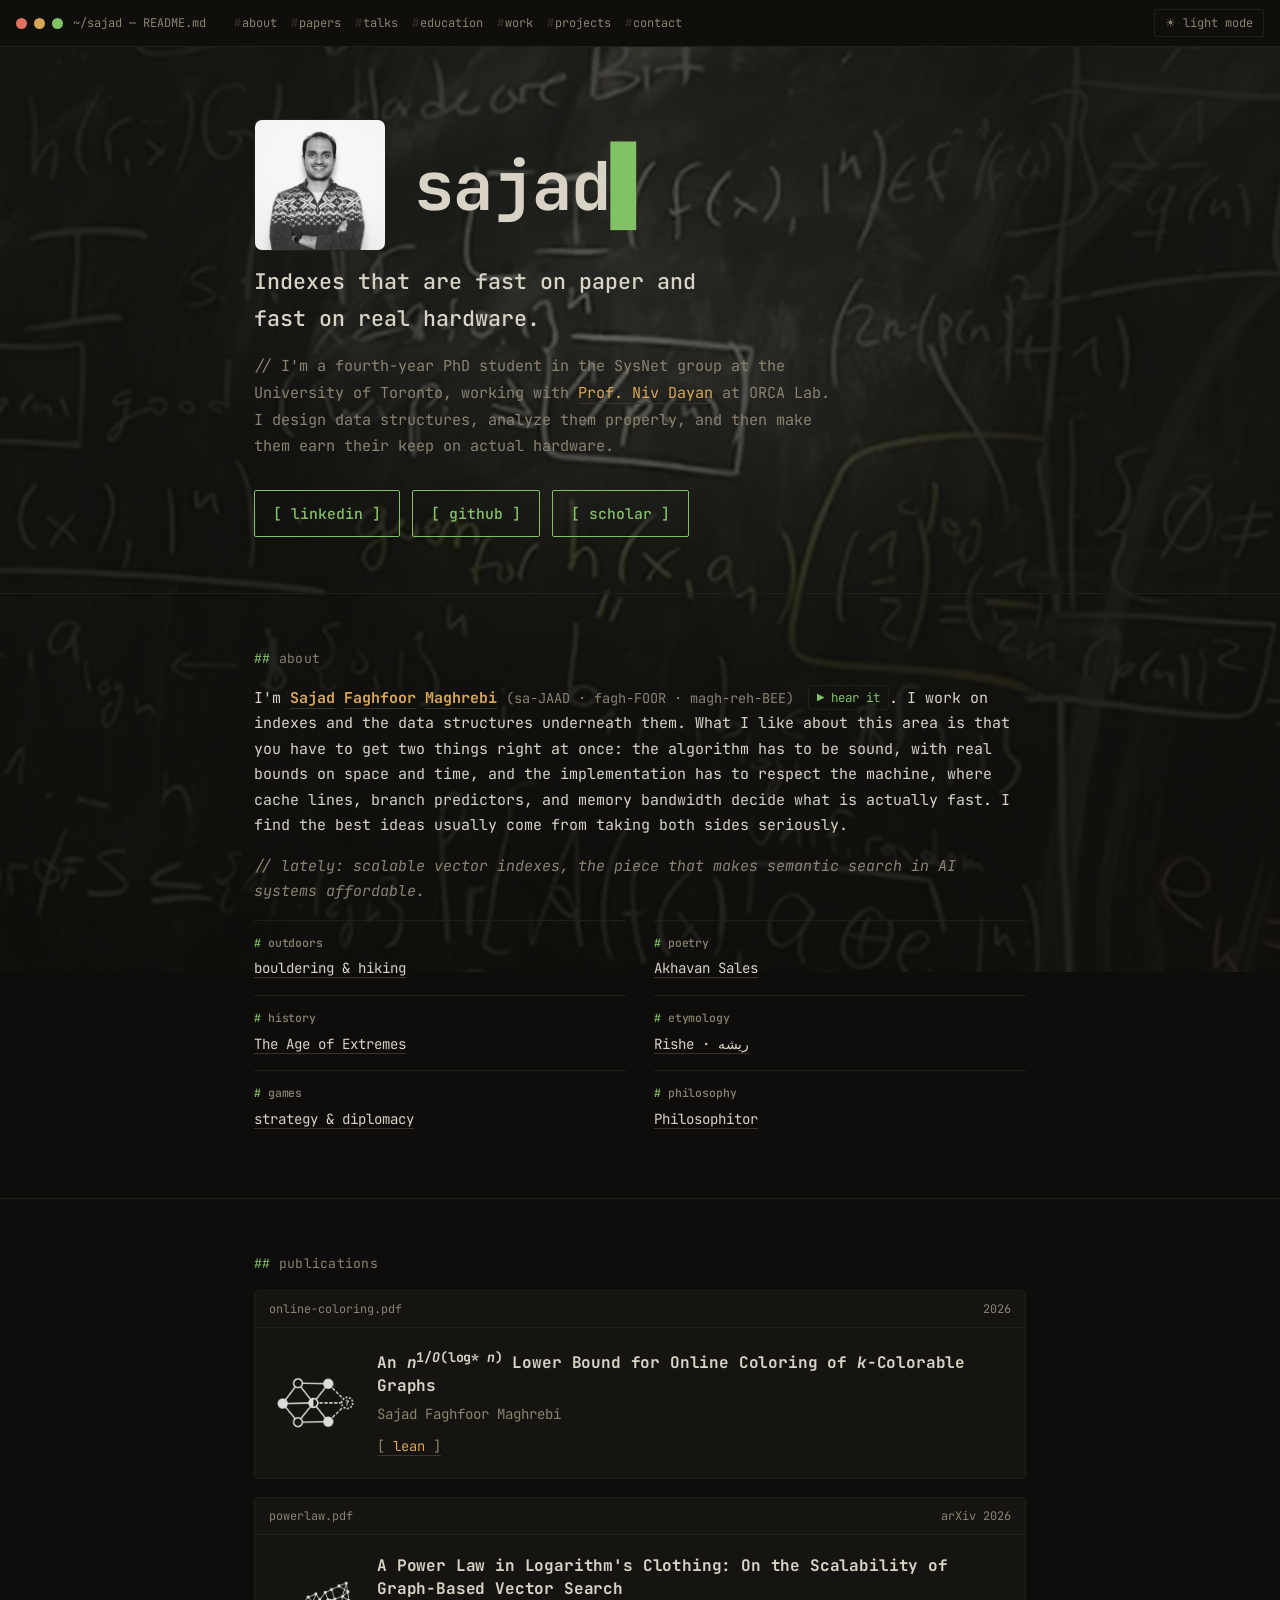
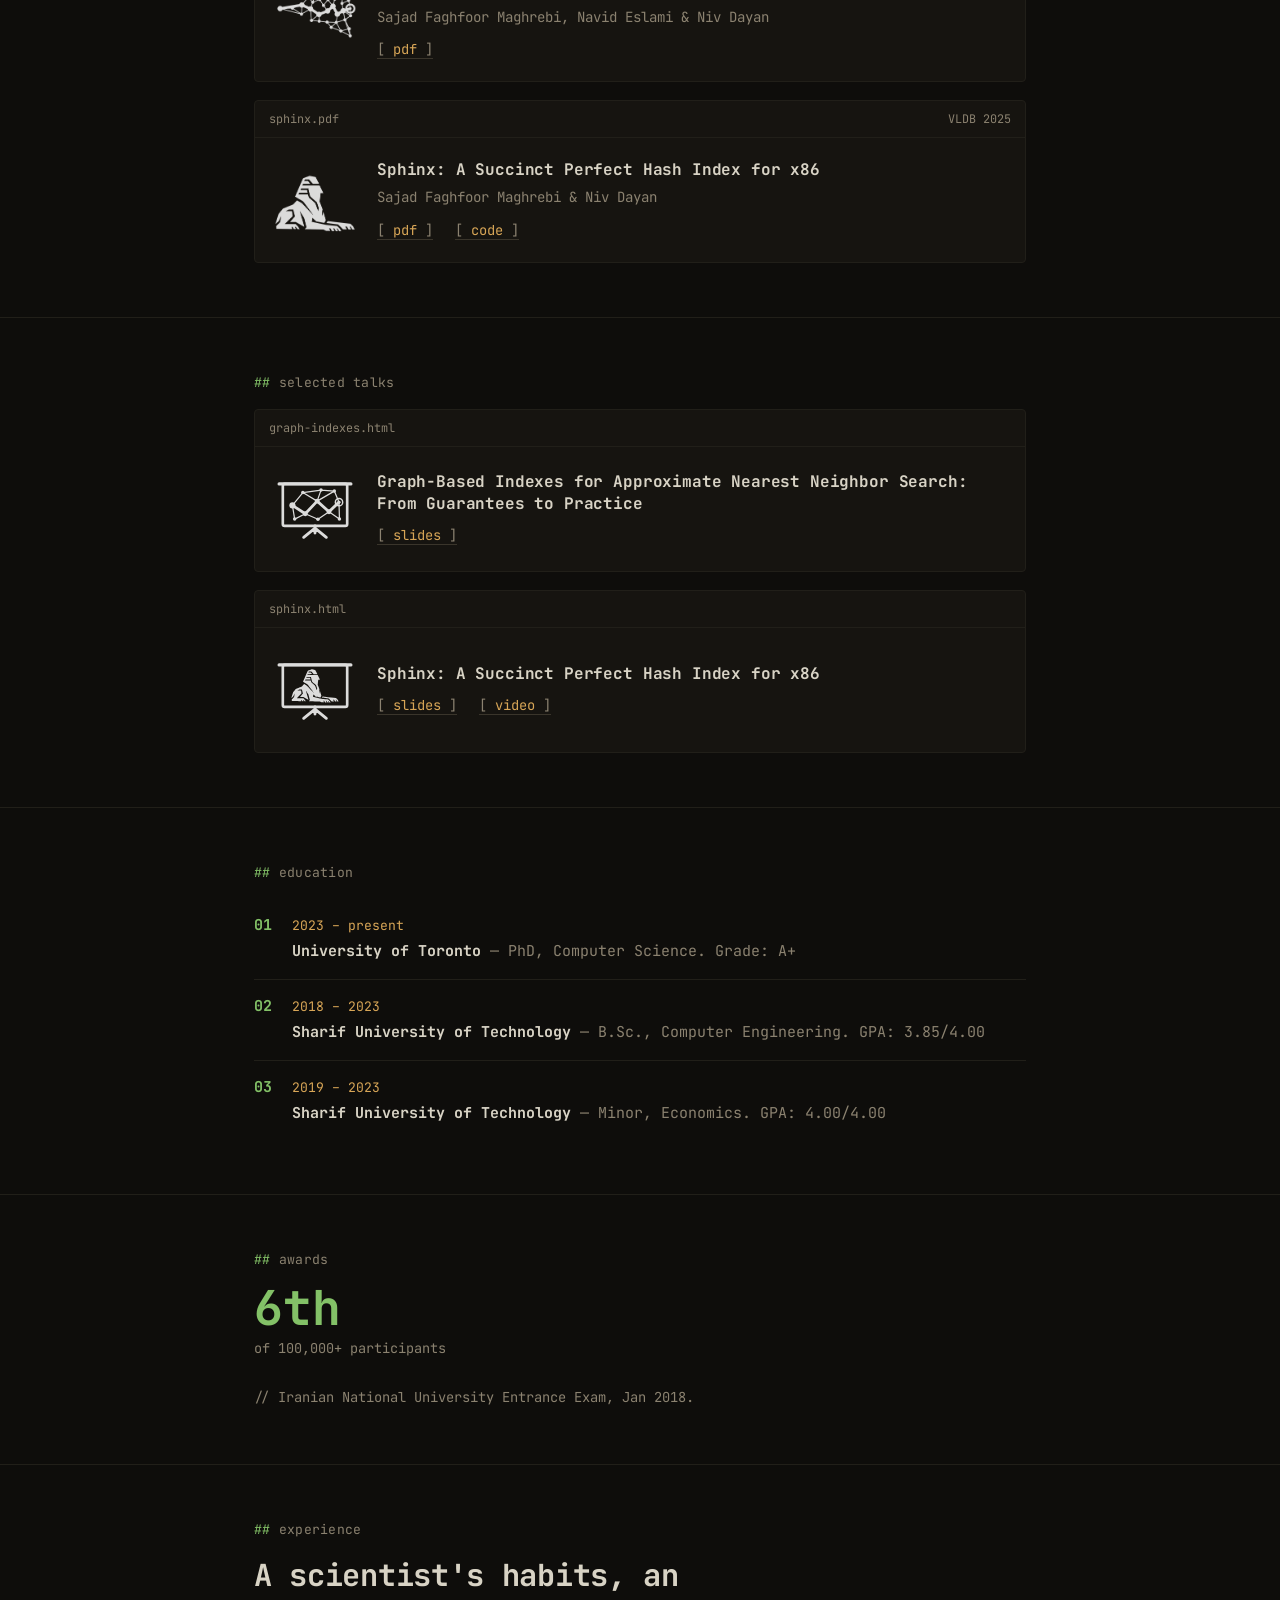
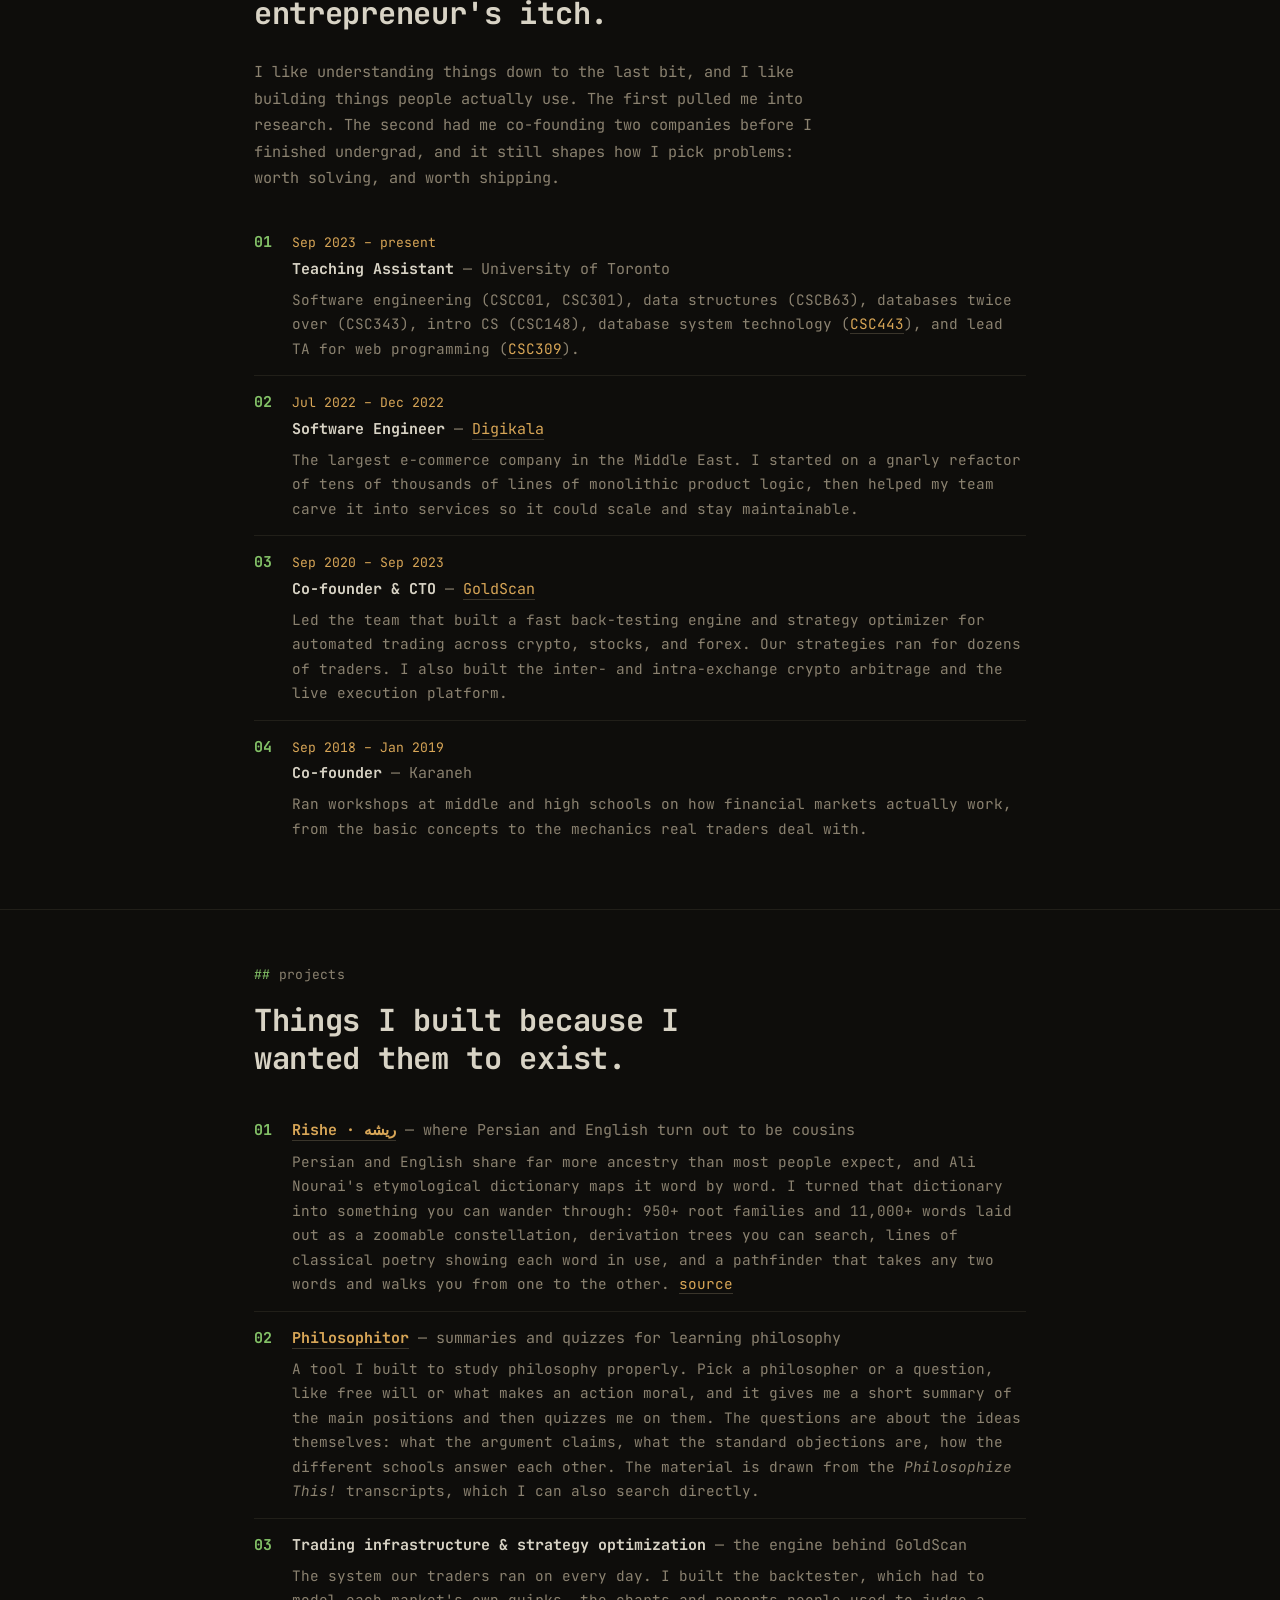
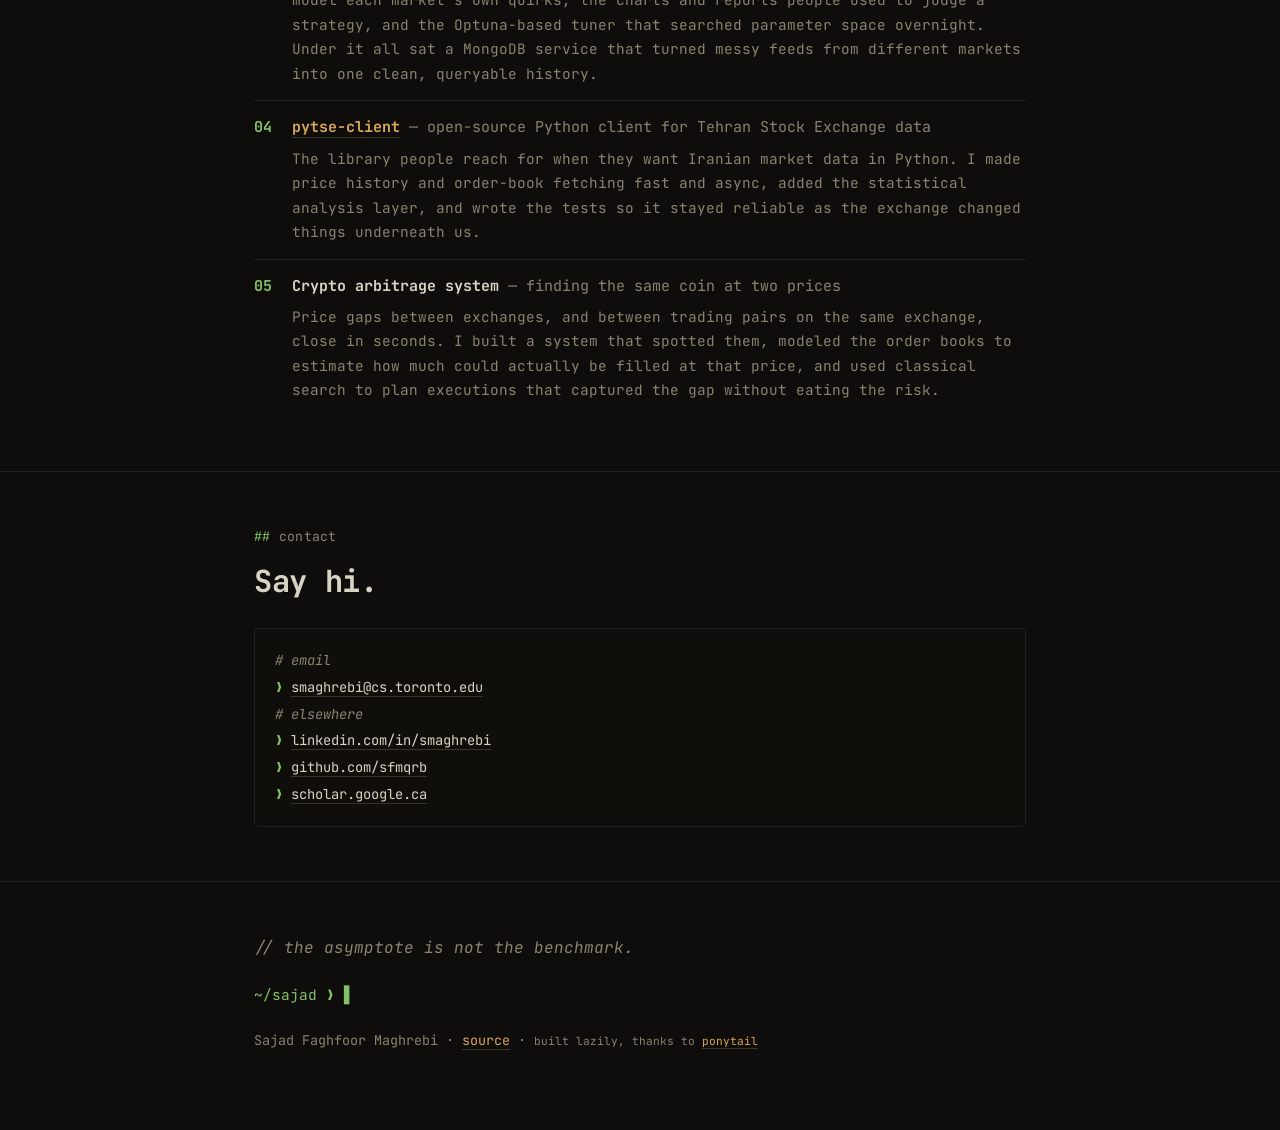
==== index.html @ e079d28b "Add the online coloring lower bound paper with its Lean formalization Co-Authored-By: Claude Opus 5." ====
<!doctype html>
<html lang="en">
<head>
  <meta charset="utf-8">
  <meta name="viewport" content="width=device-width, initial-scale=1">

  <!-- Primary SEO -->
  <title>Sajad Faghfoor Maghrebi – PhD Student</title>
  <link rel="icon" href="favicon.ico" sizes="32x32">
  <link rel="icon" href="icon.svg" type="image/svg+xml">
  <link rel="apple-touch-icon" href="apple-touch-icon.png">
  <meta name="description" content="Sajad Faghfoor Maghrebi is a fourth‑year PhD student in the SysNet group at the University of Toronto, researching scalable vector indexes, cache‑aware data structures, and AI infrastructure.">
  <meta name="author" content="Sajad Faghfoor Maghrebi">
  <link rel="canonical" href="https://www.cs.utoronto.ca/~smaghrebi">
  <meta name="robots" content="index,follow">

  <!-- Open Graph / Social -->
  <meta property="og:title" content="Sajad Faghfoor Maghrebi – PhD Student at University of Toronto">
  <meta property="og:description" content="Researching scalable vector indexes, cache‑aware data structures, and AI infrastructure for semantic retrieval in AI.">
  <meta property="og:image" content="https://www.cs.utoronto.ca/~smaghrebi/images/sajad.png">
  <meta property="og:url" content="https://www.cs.utoronto.ca/~smaghrebi">
  <meta name="twitter:card" content="summary_large_image">

  <!-- Structured Data -->
  <script type="application/ld+json">
  {
    "@context": "https://schema.org",
    "@type": "Person",
    "name": "Sajad Faghfoor Maghrebi",
    "url": "https://www.cs.utoronto.ca/~smaghrebi",
    "jobTitle": "PhD Student",
    "affiliation": "University of Toronto",
    "sameAs": [
      "https://www.linkedin.com/in/smaghrebi",
      "https://github.com/sfmqrb"
    ]
  }
  </script>

  <link rel="preconnect" href="https://fonts.googleapis.com">
  <link rel="preconnect" href="https://fonts.gstatic.com" crossorigin>
  <link href="https://fonts.googleapis.com/css2?family=JetBrains+Mono:ital,wght@0,400;0,500;0,700;1,400&display=swap" rel="stylesheet">

  <style>
    :root{
      --bg:#0e0d0b; --panel:#161410; --fg:#d8d3c5; --dim:#8b8270; --faint:#3a352b;
      --grn:#83c167; --red:#e0705f; --amber:#d8a657; --line:#211f19; --chrome:#100e0b;
      --mono:"JetBrains Mono",ui-monospace,"SF Mono",Menlo,Consolas,monospace;
      --logo-invert:1;
      --veil:rgba(14,13,11,.9); --veil-lite:rgba(14,13,11,.6);
      color-scheme:dark;
    }
    :root[data-theme="light"]{
      --bg:#f6f2e8; --panel:#fbf8f0; --fg:#2a2620; --dim:#7a7160; --faint:#c9c2b2;
      --grn:#3f8a2c; --red:#c2503f; --amber:#a5741f; --line:#e2dccb; --chrome:#efeadc;
      --logo-invert:0;
      --veil:rgba(246,242,232,.93); --veil-lite:rgba(246,242,232,.7);
      color-scheme:light;
    }

    *{box-sizing:border-box}
    html{scroll-behavior:smooth}
    body{margin:0;background:var(--bg);color:var(--fg);font-family:var(--mono);
      font-size:15px;line-height:1.7;-webkit-font-smoothing:antialiased;
      transition:background .2s,color .2s}
    body::before,body::after{content:"";position:fixed;inset:-8%;z-index:-1;pointer-events:none}
    body::before{background:url(images/bg.webp) center/cover,url([data-uri]) center/cover;animation:drift 24s ease-in-out infinite alternate}
    body::after{background:radial-gradient(420px circle at var(--mx,50%) var(--my,35%),var(--veil-lite) 0,var(--veil) 100%)}
    @keyframes drift{from{transform:translate(-3%,-2%) scale(1)}to{transform:translate(3%,2%) scale(1.12)}}
    @media (prefers-reduced-motion:reduce){body::before{animation:none}}
    ::selection{background:var(--grn);color:var(--bg)}
    .wrap{max-width:820px;margin:0 auto;padding:0 24px}
    a{color:var(--amber);text-decoration:none;border-bottom:1px solid var(--faint);transition:border-color .12s}
    a:hover{border-color:var(--amber)}
    .cmt{color:var(--dim);font-style:italic}
    .grn{color:var(--grn)}
    code{font-family:inherit}

    /* editor chrome */
    .chrome{position:sticky;top:0;z-index:10;display:flex;align-items:center;gap:10px;
      background:var(--chrome);border-bottom:1px solid var(--line);padding:9px 16px;font-size:12px}
    .dots{display:flex;gap:7px}
    .dots i{width:11px;height:11px;border-radius:50%;display:block}
    .dots i:nth-child(1){background:var(--red)}
    .dots i:nth-child(2){background:var(--amber)}
    .dots i:nth-child(3){background:var(--grn)}
    .chrome .file{color:var(--dim);white-space:nowrap;overflow:hidden;text-overflow:ellipsis}
    .chrome nav{display:flex;gap:14px;margin-left:18px}
    .chrome nav a{color:var(--dim);border:0}
    .chrome nav a:hover{color:var(--grn)}
    .chrome nav a::before{content:"#";color:var(--faint);margin-right:1px}
    .lightbtn{margin-left:auto;font:inherit;font-size:12px;color:var(--dim);background:transparent;
      border:1px solid var(--line);border-radius:3px;padding:3px 10px;cursor:pointer;white-space:nowrap;
      transition:color .12s,border-color .12s}
    .lightbtn:hover{color:var(--amber);border-color:var(--amber)}

    /* section labels = editor comments */
    .label{color:var(--dim);font-size:.82rem;margin:0 0 1.1em;letter-spacing:.02em}
    .label::before{content:"## ";color:var(--grn)}

    h1,h2,h3{font-weight:700;letter-spacing:-.01em;margin:0}
    h2{font-size:clamp(1.4rem,4vw,1.9rem);line-height:1.25;margin:0 0 .9em;max-width:28ch}
    p{margin:0 0 1em}
    section p:last-child{margin-bottom:0}

    /* hero */
    header{padding:72px 0 56px;border-bottom:1px solid var(--line)}
    .hero>*{opacity:0;animation:rise .7s cubic-bezier(.2,.7,.2,1) forwards}
    .hero>*:nth-child(1){animation-delay:.05s}
    .hero>*:nth-child(2){animation-delay:.15s}
    .hero>*:nth-child(3){animation-delay:.25s}
    .hero>*:nth-child(4){animation-delay:.35s}
    @keyframes rise{from{opacity:0;transform:translateY(12px)}to{opacity:1;transform:none}}
    .who{display:flex;align-items:center;gap:28px}
    .avatar{width:132px;height:132px;object-fit:cover;border-radius:8px;flex:none;
      border:1px solid var(--line);filter:saturate(.85)}
    @media(max-width:560px){.who{gap:18px}.avatar{width:88px;height:88px}}
    h1{font-size:clamp(2.4rem,8vw,4.2rem);line-height:1}
    .cur{color:var(--grn);animation:blink 1.1s steps(1) infinite;font-weight:400}
    @keyframes blink{50%{opacity:0}}
    .tag{font-size:clamp(1.05rem,3vw,1.35rem);margin:.55em 0 0;color:var(--fg);font-weight:500;max-width:38ch}
    .sub{color:var(--dim);max-width:64ch;margin:1.1em 0 0;font-size:.95rem;line-height:1.75}
    .cta{display:flex;gap:12px;flex-wrap:wrap;margin-top:30px}
    .btn{font-family:var(--mono);font-size:.92rem;font-weight:500;padding:10px 18px;
      border:1px solid var(--grn);color:var(--grn);background:transparent;cursor:pointer;
      border-radius:2px;transition:background .12s,color .12s,transform .12s}
    .btn::before{content:"[ "} .btn::after{content:" ]"}
    .btn:hover{background:var(--grn);color:var(--bg);transform:translateY(-1px)}

    section{padding:54px 0;border-bottom:1px solid var(--line)}

    /* interests grid */
    .others{display:grid;grid-template-columns:1fr 1fr;gap:2px 28px;margin-top:8px}
    @media(max-width:560px){.others{grid-template-columns:1fr}}
    .others div{padding:12px 0;border-top:1px solid var(--line);font-size:.88rem}
    .others h3{font-size:.72rem;color:var(--dim);margin:0 0 5px;font-weight:500}
    .others h3::before{content:"# ";color:var(--grn)}
    .say{color:var(--dim);font-size:.85rem}
    .say button{font:inherit;font-size:.78rem;color:var(--grn);background:transparent;border:1px solid var(--line);
      border-radius:3px;padding:1px 8px;margin-left:6px;cursor:pointer;vertical-align:1px}
    .say button:hover{border-color:var(--grn)}
    .others a{color:var(--fg);border-bottom-color:var(--faint)}
    .others a:hover{color:var(--amber);border-bottom-color:var(--amber)}

    /* paper panel (styled like a file view) */
    .diff{border:1px solid var(--line);border-radius:4px;overflow:hidden;background:var(--panel)}
    .diff+.diff{margin-top:18px}
    .diff .bar{display:flex;justify-content:space-between;gap:12px;padding:8px 14px;border-bottom:1px solid var(--line);
      font-size:.74rem;color:var(--dim)}
    .paper{display:flex;gap:20px;align-items:center;padding:20px 18px}
    .paper img{width:84px;height:84px;object-fit:contain;flex:none;filter:invert(var(--logo-invert)) opacity(.85)}
    .paper h3{font-size:1rem;line-height:1.4;margin:0 0 .35em}
    .paper .auth{color:var(--dim);font-size:.88rem;margin:0}
    .paper .links{margin:.6em 0 0;font-size:.86rem}
    .paper .links a{margin-right:14px}
    .paper .links a::before{content:"[ ";color:var(--dim)}
    .paper .links a::after{content:" ]";color:var(--dim)}
    @media(max-width:560px){.paper{flex-direction:column;align-items:flex-start}}
    .vcap{margin:16px 0 0}

    /* ladder */
    ol.ladder{list-style:none;margin:0;padding:0;counter-reset:r}
    ol.ladder li{counter-increment:r;display:flex;gap:16px;align-items:baseline;padding:14px 0}
    ol.ladder li+li{border-top:1px solid var(--line)}
    ol.ladder li::before{content:counter(r,decimal-leading-zero);color:var(--grn);
      font-weight:700;min-width:2.4ch}
    ol.ladder b{font-weight:700;color:var(--fg)}
    ol.ladder .d{color:var(--dim)}
    ol.ladder .when{color:var(--amber);font-size:.82rem;display:block;margin-bottom:2px}
    ol.ladder p{margin:.4em 0 0;color:var(--dim);font-size:.9rem;line-height:1.7}
    ol.ladder li>span{flex:1;min-width:0}

    /* stats */
    .stats{display:flex;flex-wrap:wrap;gap:30px 50px;align-items:flex-end}
    .stats .n{font-size:clamp(2rem,6vw,3rem);font-weight:700;line-height:.9;color:var(--grn)}
    .stats .l{color:var(--dim);font-size:.85rem;margin-top:8px}
    .footnote{color:var(--dim);font-size:.86rem;margin-top:26px;line-height:1.7}

    /* terminal contact */
    .term{background:var(--chrome);border:1px solid var(--line);border-radius:4px;
      padding:18px 20px;font-size:.86rem;line-height:1.95;overflow-x:auto}
    .term .p{color:var(--grn)}
    .term .c{color:var(--dim);font-style:italic}
    .term a{color:var(--fg)}
    .term a:hover{color:var(--amber)}

    /* footer */
    footer{padding:52px 0 64px}
    footer .q{color:var(--dim);font-style:italic;font-size:1rem;margin:0 0 1.4em}
    footer .q::before{content:"// "}
    footer .prompt{color:var(--fg);font-size:.9rem}
    footer .prompt .p{color:var(--grn)}
    footer .meta{color:var(--dim);font-size:.84rem;margin-top:1.6em}

    @media(max-width:680px){
      .chrome nav{display:none}
    }
    @media(prefers-reduced-motion:reduce){
      *{animation:none!important}.hero>*{opacity:1}.cur{opacity:1}
    }
  </style>
</head>
<body>

<div class="chrome">
  <span class="dots"><i></i><i></i><i></i></span>
  <span class="file">~/sajad — README.md</span>
  <nav aria-label="Sections">
    <a href="#about">about</a>
    <a href="#publications">papers</a>
    <a href="#slides">talks</a>
    <a href="#education">education</a>
    <a href="#experience">work</a>
    <a href="#projects">projects</a>
    <a href="#contact">contact</a>
  </nav>
  <button id="lightbtn" class="lightbtn" type="button" aria-pressed="false">☀ light mode</button>
</div>

<header>
  <div class="wrap hero">
    <div class="who">
      <img src="images/sajad.png" alt="Sajad Faghfoor Maghrebi" class="avatar">
      <h1>sajad<span class="cur">▋</span></h1>
    </div>
    <p class="tag">Indexes that are fast on paper and fast on real hardware.</p>
    <p class="sub"><span class="cmt">// </span>I'm a fourth-year PhD student in the SysNet group at the University of Toronto, working with <a href="https://nivdayan.net">Prof. Niv Dayan</a> at ORCA Lab. I design data structures, analyze them properly, and then make them earn their keep on actual hardware.</p>
    <div class="cta">
      <a class="btn" href="https://www.linkedin.com/in/smaghrebi" target="_blank" rel="noopener">linkedin</a>
      <a class="btn" href="https://github.com/sfmqrb" target="_blank" rel="noopener">github</a>
      <a class="btn" href="https://scholar.google.ca/citations?user=o5Hk5MoAAAAJ&hl=en" target="_blank" rel="noopener">scholar</a>
    </div>
  </div>
</header>

<section id="about">
  <div class="wrap">
    <p class="label">about</p>
    <p>I'm <b><a href="https://sfmqrb.github.io/rishe/#roots/Masgd%C3%A2">Sajad</a> <a href="https://sfmqrb.github.io/rishe/#roots/Bhag">Faghfoor</a> <a href="https://sfmqrb.github.io/rishe/#roots/Er%C4%9Bbu">Maghrebi</a></b> <span class="say">(sa-JAAD · fagh-FOOR · magh-reh-BEE) <button id="saybtn" type="button" aria-label="Hear the pronunciation">▶ hear it</button></span>. I work on indexes and the data structures underneath them. What I like about this area is that you have to get two things right at once: the algorithm has to be sound, with real bounds on space and time, and the implementation has to respect the machine, where cache lines, branch predictors, and memory bandwidth decide what is actually fast. I find the best ideas usually come from taking both sides seriously.</p>
    <p class="cmt">// lately: scalable vector indexes, the piece that makes semantic search in AI systems affordable.</p>
    <div class="others">
      <div><h3>outdoors</h3><a href="https://www.adventureiran.com/tehran-trekking-tours/">bouldering &amp; hiking</a></div>
      <div><h3>poetry</h3><a href="https://www.mehdiakhavansales.com/winter/">Akhavan Sales</a></div>
      <div><h3>history</h3><a href="https://www.goodreads.com/book/show/308060.The_Age_of_Extremes">The Age of Extremes</a></div>
      <div><h3>etymology</h3><a href="https://sfmqrb.github.io/rishe/" target="_blank" rel="noopener">Rishe · ریشه</a></div>
      <div><h3>games</h3><a href="https://en.wikipedia.org/wiki/Risk:_Global_Domination" target="_blank" rel="noopener">strategy &amp; diplomacy</a></div>
      <div><h3>philosophy</h3><a href="https://sfmqrb.github.io/phil-this/" target="_blank" rel="noopener">Philosophitor</a></div>
    </div>
  </div>
</section>

<section id="publications">
  <div class="wrap">
    <p class="label">publications</p>
    <div class="diff">
      <div class="bar"><span>online-coloring.pdf</span><span>2026</span></div>
      <div class="paper">
        <img src="images/coloring.png" alt="Online graph coloring icon">
        <div>
          <h3>An <i>n</i><sup>1/<i>O</i>(log* <i>n</i>)</sup> Lower Bound for Online Coloring of <i>k</i>-Colorable Graphs</h3>
          <p class="auth">Sajad Faghfoor Maghrebi</p>
          <p class="links">
            <a href="https://github.com/sfmqrb/lean-verifications-k-colorable">lean</a>
          </p>
        </div>
      </div>
    </div>
    <div class="diff">
      <div class="bar"><span>powerlaw.pdf</span><span>arXiv 2026</span></div>
      <div class="paper">
        <img src="images/graph.png" alt="Graph search icon">
        <div>
          <h3>A Power Law in Logarithm's Clothing: On the Scalability of Graph-Based Vector Search</h3>
          <p class="auth">Sajad Faghfoor Maghrebi, Navid Eslami &amp; Niv Dayan</p>
          <p class="links">
            <a href="https://arxiv.org/pdf/2609.02143">pdf</a>
          </p>
        </div>
      </div>
    </div>
    <div class="diff">
      <div class="bar"><span>sphinx.pdf</span><span>VLDB 2025</span></div>
      <div class="paper">
        <img src="images/sphinx.png" alt="Sphinx logo">
        <div>
          <h3>Sphinx: A Succinct Perfect Hash Index for x86</h3>
          <p class="auth">Sajad Faghfoor Maghrebi &amp; Niv Dayan</p>
          <p class="links">
            <a href="https://www.vldb.org/pvldb/vol18/p4424-maghrebi.pdf">pdf</a>
            <a href="https://github.com/sfmqrb/sphinx">code</a>
          </p>
        </div>
      </div>
    </div>
  </div>
</section>

<section id="slides">
  <div class="wrap">
    <p class="label">selected talks</p>
    <div class="diff">
      <div class="bar"><span>graph-indexes.html</span></div>
      <div class="paper">
        <img src="images/slides.svg" alt="Slide deck icon">
        <div>
          <h3>Graph-Based Indexes for Approximate Nearest Neighbor Search: From Guarantees to Practice</h3>
          <p class="links">
            <a href="slides/graph-indexes" target="_blank" rel="noopener">slides</a>
          </p>
        </div>
      </div>
    </div>
    <div class="diff">
      <div class="bar"><span>sphinx.html</span></div>
      <div class="paper">
        <img src="images/slides-sphinx.svg" alt="Sphinx slide deck icon">
        <div>
          <h3>Sphinx: A Succinct Perfect Hash Index for x86</h3>
          <p class="links">
            <a href="slides/sphinx" target="_blank" rel="noopener">slides</a>
            <a href="https://www.youtube.com/watch?v=bba700fw7Jg" target="_blank" rel="noopener">video</a>
          </p>
        </div>
      </div>
    </div>
  </div>
</section>

<section id="education">
  <div class="wrap">
    <p class="label">education</p>
    <ol class="ladder">
      <li><span><span class="when">2023 – present</span><b>University of Toronto</b> <span class="d">— PhD, Computer Science. Grade: A+</span></span></li>
      <li><span><span class="when">2018 – 2023</span><b>Sharif University of Technology</b> <span class="d">— B.Sc., Computer Engineering. GPA: 3.85/4.00</span></span></li>
      <li><span><span class="when">2019 – 2023</span><b>Sharif University of Technology</b> <span class="d">— Minor, Economics. GPA: 4.00/4.00</span></span></li>
    </ol>
  </div>
</section>

<section id="awards">
  <div class="wrap">
    <p class="label">awards</p>
    <div class="stats">
      <div><div class="n">6th</div><div class="l">of 100,000+ participants</div></div>
    </div>
    <p class="footnote">// Iranian National University Entrance Exam, Jan 2018.</p>
  </div>
</section>

<section id="experience">
  <div class="wrap">
    <p class="label">experience</p>
    <h2>A scientist's habits, an entrepreneur's itch.</h2>
    <p class="sub" style="margin:0 0 1.6em">I like understanding things down to the last bit, and I like building things people actually use. The first pulled me into research. The second had me co-founding two companies before I finished undergrad, and it still shapes how I pick problems: worth solving, and worth shipping.</p>
    <ol class="ladder">
      <li><span>
        <span class="when">Sep 2023 – present</span>
        <b>Teaching Assistant</b> <span class="d">— University of Toronto</span>
        <p>Software engineering (CSCC01, CSC301), data structures (CSCB63), databases twice over (CSC343), intro CS (CSC148), database system technology (<a href="https://www.nivdayan.net/database-system-technology-csc443">CSC443</a>), and lead TA for web programming (<a href="https://www.cs.toronto.edu/~kianoosh/courses/csc309/#team">CSC309</a>).</p>
      </span></li>
      <li><span>
        <span class="when">Jul 2022 – Dec 2022</span>
        <b>Software Engineer</b> <span class="d">— <a href="https://www.digikala.com/">Digikala</a></span>
        <p>The largest e-commerce company in the Middle East. I started on a gnarly refactor of tens of thousands of lines of monolithic product logic, then helped my team carve it into services so it could scale and stay maintainable.</p>
      </span></li>
      <li><span>
        <span class="when">Sep 2020 – Sep 2023</span>
        <b>Co-founder &amp; CTO</b> <span class="d">— <a href="https://www.goldscanco.com/">GoldScan</a></span>
        <p>Led the team that built a fast back-testing engine and strategy optimizer for automated trading across crypto, stocks, and forex. Our strategies ran for dozens of traders. I also built the inter- and intra-exchange crypto arbitrage and the live execution platform.</p>
      </span></li>
      <li><span>
        <span class="when">Sep 2018 – Jan 2019</span>
        <b>Co-founder</b> <span class="d">— Karaneh</span>
        <p>Ran workshops at middle and high schools on how financial markets actually work, from the basic concepts to the mechanics real traders deal with.</p>
      </span></li>
    </ol>
  </div>
</section>

<section id="projects">
  <div class="wrap">
    <p class="label">projects</p>
    <h2>Things I built because I wanted them to exist.</h2>
    <ol class="ladder">
      <li><span>
        <b><a href="https://sfmqrb.github.io/rishe/" target="_blank" rel="noopener">Rishe · ریشه</a></b> <span class="d">— where Persian and English turn out to be cousins</span>
        <p>Persian and English share far more ancestry than most people expect, and Ali Nourai's etymological dictionary maps it word by word. I turned that dictionary into something you can wander through: 950+ root families and 11,000+ words laid out as a zoomable constellation, derivation trees you can search, lines of classical poetry showing each word in use, and a pathfinder that takes any two words and walks you from one to the other. <a href="https://github.com/sfmqrb/rishe" target="_blank" rel="noopener">source</a></p>
      </span></li>
      <li><span>
        <b><a href="https://sfmqrb.github.io/phil-this/" target="_blank" rel="noopener">Philosophitor</a></b> <span class="d">— summaries and quizzes for learning philosophy</span>
        <p>A tool I built to study philosophy properly. Pick a philosopher or a question, like free will or what makes an action moral, and it gives me a short summary of the main positions and then quizzes me on them. The questions are about the ideas themselves: what the argument claims, what the standard objections are, how the different schools answer each other. The material is drawn from the <em>Philosophize This!</em> transcripts, which I can also search directly.</p>
      </span></li>
      <li><span>
        <b>Trading infrastructure &amp; strategy optimization</b> <span class="d">— the engine behind GoldScan</span>
        <p>The system our traders ran on every day. I built the backtester, which had to model each market's own quirks, the charts and reports people used to judge a strategy, and the Optuna-based tuner that searched parameter space overnight. Under it all sat a MongoDB service that turned messy feeds from different markets into one clean, queryable history.</p>
      </span></li>
      <li><span>
        <b><a href="https://github.com/Glyphack/pytse-client" target="_blank" rel="noopener">pytse-client</a></b> <span class="d">— open-source Python client for Tehran Stock Exchange data</span>
        <p>The library people reach for when they want Iranian market data in Python. I made price history and order-book fetching fast and async, added the statistical analysis layer, and wrote the tests so it stayed reliable as the exchange changed things underneath us.</p>
      </span></li>
      <li><span>
        <b>Crypto arbitrage system</b> <span class="d">— finding the same coin at two prices</span>
        <p>Price gaps between exchanges, and between trading pairs on the same exchange, close in seconds. I built a system that spotted them, modeled the order books to estimate how much could actually be filled at that price, and used classical search to plan executions that captured the gap without eating the risk.</p>
      </span></li>
    </ol>
  </div>
</section>

<section id="contact">
  <div class="wrap">
    <p class="label">contact</p>
    <h2>Say hi.</h2>
    <div class="term">
      <span class="c"># email</span><br>
      <span class="p">❯</span> <a href="mailto:smaghrebi@cs.toronto.edu">smaghrebi@cs.toronto.edu</a><br>
      <span class="c"># elsewhere</span><br>
      <span class="p">❯</span> <a href="https://www.linkedin.com/in/smaghrebi" target="_blank" rel="noopener">linkedin.com/in/smaghrebi</a><br>
      <span class="p">❯</span> <a href="https://github.com/sfmqrb" target="_blank" rel="noopener">github.com/sfmqrb</a><br>
      <span class="p">❯</span> <a href="https://scholar.google.ca/citations?user=o5Hk5MoAAAAJ&hl=en" target="_blank" rel="noopener">scholar.google.ca</a>
    </div>
  </div>
</section>

<footer>
  <div class="wrap">
    <p class="q">the asymptote is not the benchmark.</p>
    <p class="prompt"><span class="p">~/sajad ❯</span> <span class="cur">▋</span></p>
    <p class="meta">Sajad Faghfoor Maghrebi · <a href="https://github.com/sfmqrb/sfmqrb.github.io">source</a> · <small>built lazily, thanks to <a href="https://ponytail.dev/">ponytail</a></small></p>
  </div>
</footer>

<script>
(()=>{
  const root=document.documentElement, btn=document.getElementById('lightbtn');
  const KEY='theme';
  function apply(t){
    if(t==='light'){root.setAttribute('data-theme','light');}
    else{root.removeAttribute('data-theme');}
    const light=t==='light';
    btn.textContent=light?'☾ dark mode':'☀ light mode';
    btn.setAttribute('aria-pressed',light?'true':'false');
  }
  let saved=null;
  try{saved=localStorage.getItem(KEY);}catch(e){}
  apply(saved==='light'?'light':'dark');
  const name=new Audio('name.mp3');
  document.getElementById('saybtn').addEventListener('click',()=>{name.currentTime=0;name.play();});
  btn.addEventListener('click',()=>{
    const next=root.getAttribute('data-theme')==='light'?'dark':'light';
    apply(next);
    try{localStorage.setItem(KEY,next);}catch(e){}
  });
})();
</script>

<script>
  addEventListener("pointermove",e=>{const r=document.documentElement.style;
    r.setProperty("--mx",e.clientX/innerWidth*100+"%");r.setProperty("--my",e.clientY/innerHeight*100+"%")});
</script>
</body>
</html>
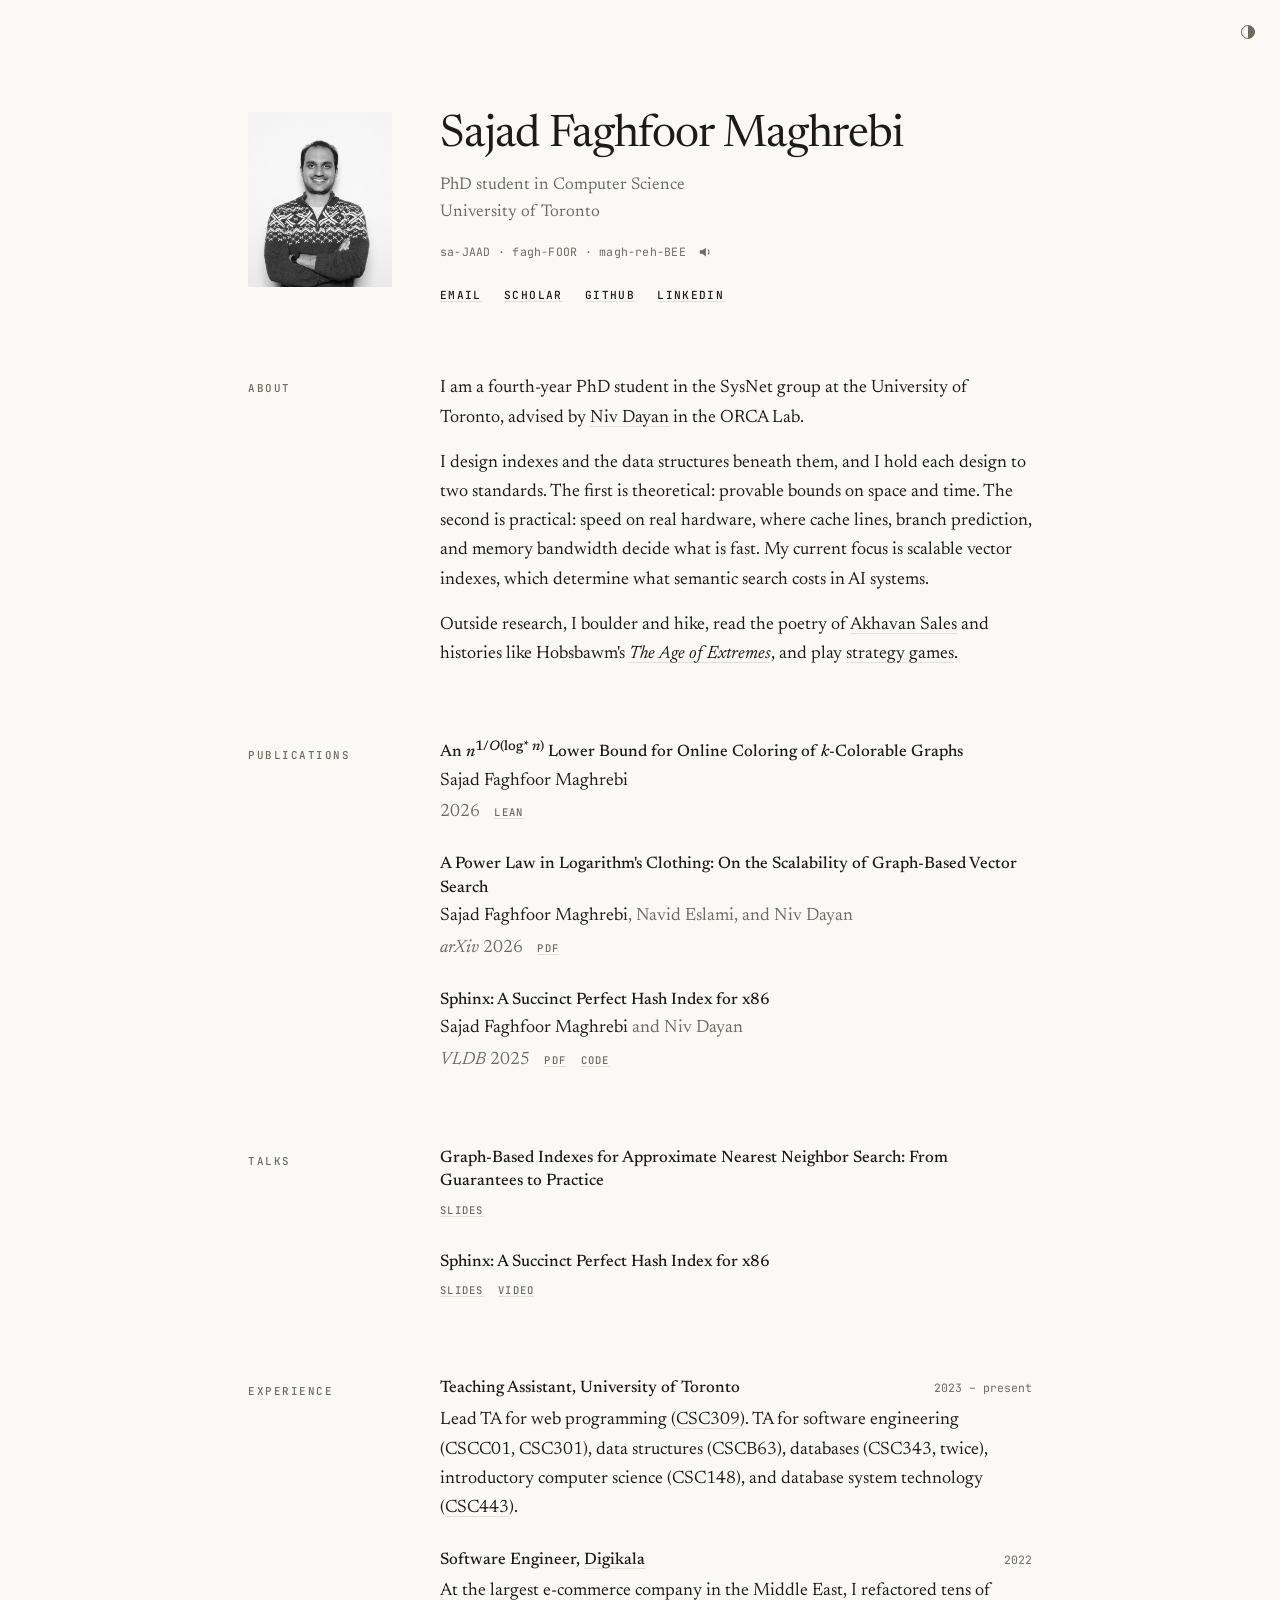
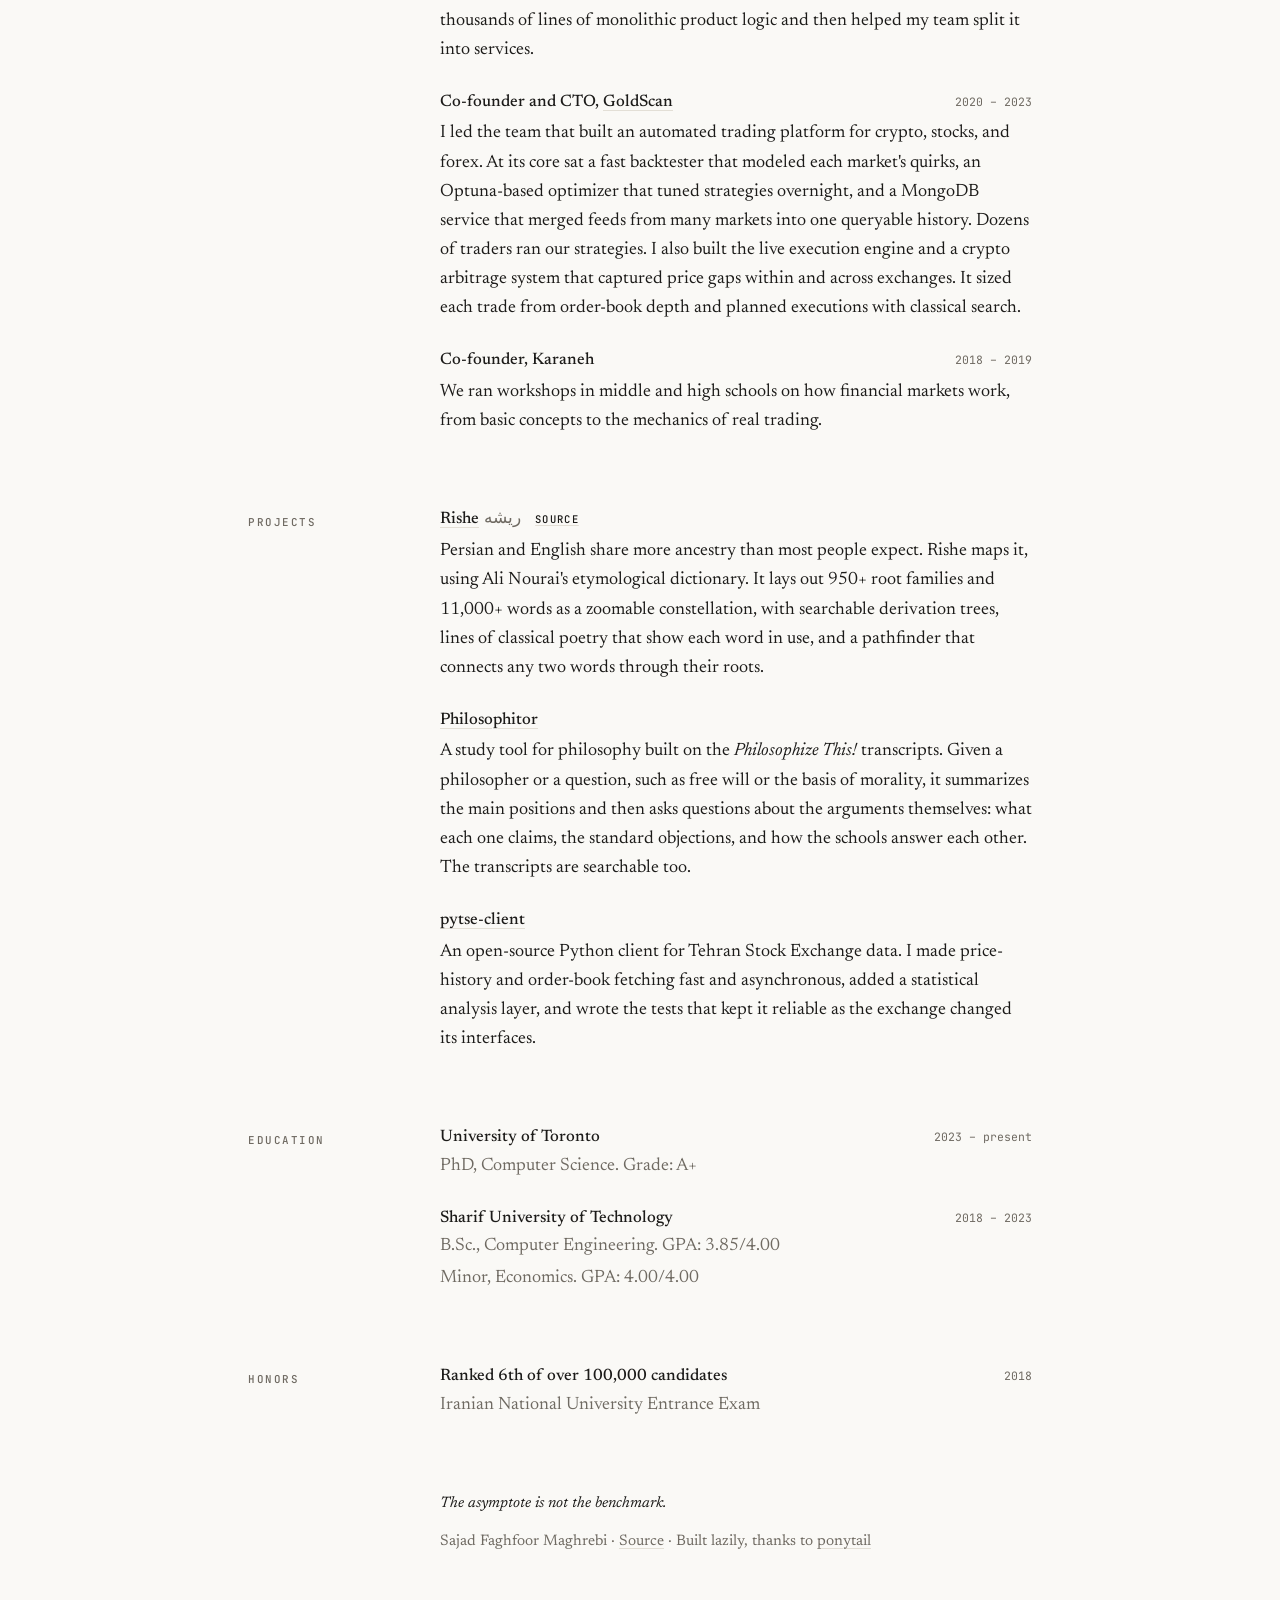
==== commit cd924eac: "Redesign the homepage: plainer prose, quieter minimal layout Rewrite the copy in a professional regi" ====
--- a/index.html
+++ b/index.html
@@ -4,24 +4,21 @@
   <meta charset="utf-8">
   <meta name="viewport" content="width=device-width, initial-scale=1">
 
-  <!-- Primary SEO -->
-  <title>Sajad Faghfoor Maghrebi – PhD Student</title>
+  <title>Sajad Faghfoor Maghrebi</title>
   <link rel="icon" href="favicon.ico" sizes="32x32">
   <link rel="icon" href="icon.svg" type="image/svg+xml">
   <link rel="apple-touch-icon" href="apple-touch-icon.png">
-  <meta name="description" content="Sajad Faghfoor Maghrebi is a fourth‑year PhD student in the SysNet group at the University of Toronto, researching scalable vector indexes, cache‑aware data structures, and AI infrastructure.">
+  <meta name="description" content="Sajad Faghfoor Maghrebi is a PhD student at the University of Toronto working on indexes and data structures, with a current focus on scalable vector search.">
   <meta name="author" content="Sajad Faghfoor Maghrebi">
   <link rel="canonical" href="https://www.cs.utoronto.ca/~smaghrebi">
   <meta name="robots" content="index,follow">
 
-  <!-- Open Graph / Social -->
-  <meta property="og:title" content="Sajad Faghfoor Maghrebi – PhD Student at University of Toronto">
-  <meta property="og:description" content="Researching scalable vector indexes, cache‑aware data structures, and AI infrastructure for semantic retrieval in AI.">
+  <meta property="og:title" content="Sajad Faghfoor Maghrebi, University of Toronto">
+  <meta property="og:description" content="Indexes and data structures, from provable bounds to real hardware.">
   <meta property="og:image" content="https://www.cs.utoronto.ca/~smaghrebi/images/sajad.png">
   <meta property="og:url" content="https://www.cs.utoronto.ca/~smaghrebi">
   <meta name="twitter:card" content="summary_large_image">
 
-  <!-- Structured Data -->
   <script type="application/ld+json">
   {
     "@context": "https://schema.org",
@@ -37,425 +34,239 @@
   }
   </script>
 
+  <script>try{const t=localStorage.getItem('theme');if(t)document.documentElement.dataset.theme=t}catch(e){}</script>
+
   <link rel="preconnect" href="https://fonts.googleapis.com">
   <link rel="preconnect" href="https://fonts.gstatic.com" crossorigin>
-  <link href="https://fonts.googleapis.com/css2?family=JetBrains+Mono:ital,wght@0,400;0,500;0,700;1,400&display=swap" rel="stylesheet">
+  <link href="https://fonts.googleapis.com/css2?family=Newsreader:ital,opsz,wght@0,6..72,400;0,6..72,500;1,6..72,400&family=JetBrains+Mono:wght@400;500&display=swap" rel="stylesheet">
 
   <style>
     :root{
-      --bg:#0e0d0b; --panel:#161410; --fg:#d8d3c5; --dim:#8b8270; --faint:#3a352b;
-      --grn:#83c167; --red:#e0705f; --amber:#d8a657; --line:#211f19; --chrome:#100e0b;
-      --mono:"JetBrains Mono",ui-monospace,"SF Mono",Menlo,Consolas,monospace;
-      --logo-invert:1;
-      --veil:rgba(14,13,11,.9); --veil-lite:rgba(14,13,11,.6);
-      color-scheme:dark;
+      color-scheme:light dark;
+      --bg:light-dark(#faf9f6,#131211);
+      --fg:light-dark(#1c1b19,#e6e2da);
+      --dim:light-dark(#6f6a62,#99948a);
+      --line:light-dark(#e3dfd6,#2c2a27);
+      --acc:light-dark(#9a3b22,#e49a7d);
+      --serif:"Newsreader",Georgia,serif;
+      --mono:"JetBrains Mono",ui-monospace,Menlo,monospace;
     }
-    :root[data-theme="light"]{
-      --bg:#f6f2e8; --panel:#fbf8f0; --fg:#2a2620; --dim:#7a7160; --faint:#c9c2b2;
-      --grn:#3f8a2c; --red:#c2503f; --amber:#a5741f; --line:#e2dccb; --chrome:#efeadc;
-      --logo-invert:0;
-      --veil:rgba(246,242,232,.93); --veil-lite:rgba(246,242,232,.7);
-      color-scheme:light;
+    :root[data-theme=light]{color-scheme:light}
+    :root[data-theme=dark]{color-scheme:dark}
+
+    *{box-sizing:border-box}
+    body{margin:0;background:var(--bg);color:var(--fg);font:400 18px/1.62 var(--serif);
+      -webkit-font-smoothing:antialiased;text-rendering:optimizeLegibility}
+    ::selection{background:var(--acc);color:var(--bg)}
+    main{max-width:52rem;margin:0 auto;padding:7rem 1.5rem 5rem}
+
+    a{color:inherit;text-decoration:underline;text-decoration-color:var(--line);
+      text-decoration-thickness:1px;text-underline-offset:.22em;transition:color .15s,text-decoration-color .15s}
+    a:hover{color:var(--acc);text-decoration-color:currentColor}
+    p{margin:0 0 .9em}
+    p:last-child{margin-bottom:0}
+    sup{line-height:0}
+
+    /* label column + content column */
+    .row{display:grid;grid-template-columns:9rem minmax(0,1fr);gap:0 3rem}
+    section.row,footer.row{margin-top:4.5rem}
+    h2{margin:0;padding-top:.5rem;font:500 .68rem/1.2 var(--mono);letter-spacing:.14em;
+      text-transform:uppercase;color:var(--dim)}
+    @media(max-width:44rem){
+      main{padding-top:4rem}
+      .row{grid-template-columns:minmax(0,1fr)}
+      h2{padding:0;margin-bottom:1.3rem}
     }
 
-    *{box-sizing:border-box}
-    html{scroll-behavior:smooth}
-    body{margin:0;background:var(--bg);color:var(--fg);font-family:var(--mono);
-      font-size:15px;line-height:1.7;-webkit-font-smoothing:antialiased;
-      transition:background .2s,color .2s}
-    body::before,body::after{content:"";position:fixed;inset:-8%;z-index:-1;pointer-events:none}
-    body::before{background:url(images/bg.webp) center/cover,url([data-uri]) center/cover;animation:drift 24s ease-in-out infinite alternate}
-    body::after{background:radial-gradient(420px circle at var(--mx,50%) var(--my,35%),var(--veil-lite) 0,var(--veil) 100%)}
-    @keyframes drift{from{transform:translate(-3%,-2%) scale(1)}to{transform:translate(3%,2%) scale(1.12)}}
-    @media (prefers-reduced-motion:reduce){body::before{animation:none}}
-    ::selection{background:var(--grn);color:var(--bg)}
-    .wrap{max-width:820px;margin:0 auto;padding:0 24px}
-    a{color:var(--amber);text-decoration:none;border-bottom:1px solid var(--faint);transition:border-color .12s}
-    a:hover{border-color:var(--amber)}
-    .cmt{color:var(--dim);font-style:italic}
-    .grn{color:var(--grn)}
-    code{font-family:inherit}
-
-    /* editor chrome */
-    .chrome{position:sticky;top:0;z-index:10;display:flex;align-items:center;gap:10px;
-      background:var(--chrome);border-bottom:1px solid var(--line);padding:9px 16px;font-size:12px}
-    .dots{display:flex;gap:7px}
-    .dots i{width:11px;height:11px;border-radius:50%;display:block}
-    .dots i:nth-child(1){background:var(--red)}
-    .dots i:nth-child(2){background:var(--amber)}
-    .dots i:nth-child(3){background:var(--grn)}
-    .chrome .file{color:var(--dim);white-space:nowrap;overflow:hidden;text-overflow:ellipsis}
-    .chrome nav{display:flex;gap:14px;margin-left:18px}
-    .chrome nav a{color:var(--dim);border:0}
-    .chrome nav a:hover{color:var(--grn)}
-    .chrome nav a::before{content:"#";color:var(--faint);margin-right:1px}
-    .lightbtn{margin-left:auto;font:inherit;font-size:12px;color:var(--dim);background:transparent;
-      border:1px solid var(--line);border-radius:3px;padding:3px 10px;cursor:pointer;white-space:nowrap;
-      transition:color .12s,border-color .12s}
-    .lightbtn:hover{color:var(--amber);border-color:var(--amber)}
-
-    /* section labels = editor comments */
-    .label{color:var(--dim);font-size:.82rem;margin:0 0 1.1em;letter-spacing:.02em}
-    .label::before{content:"## ";color:var(--grn)}
-
-    h1,h2,h3{font-weight:700;letter-spacing:-.01em;margin:0}
-    h2{font-size:clamp(1.4rem,4vw,1.9rem);line-height:1.25;margin:0 0 .9em;max-width:28ch}
-    p{margin:0 0 1em}
-    section p:last-child{margin-bottom:0}
-
-    /* hero */
-    header{padding:72px 0 56px;border-bottom:1px solid var(--line)}
-    .hero>*{opacity:0;animation:rise .7s cubic-bezier(.2,.7,.2,1) forwards}
-    .hero>*:nth-child(1){animation-delay:.05s}
-    .hero>*:nth-child(2){animation-delay:.15s}
-    .hero>*:nth-child(3){animation-delay:.25s}
-    .hero>*:nth-child(4){animation-delay:.35s}
-    @keyframes rise{from{opacity:0;transform:translateY(12px)}to{opacity:1;transform:none}}
-    .who{display:flex;align-items:center;gap:28px}
-    .avatar{width:132px;height:132px;object-fit:cover;border-radius:8px;flex:none;
-      border:1px solid var(--line);filter:saturate(.85)}
-    @media(max-width:560px){.who{gap:18px}.avatar{width:88px;height:88px}}
-    h1{font-size:clamp(2.4rem,8vw,4.2rem);line-height:1}
-    .cur{color:var(--grn);animation:blink 1.1s steps(1) infinite;font-weight:400}
-    @keyframes blink{50%{opacity:0}}
-    .tag{font-size:clamp(1.05rem,3vw,1.35rem);margin:.55em 0 0;color:var(--fg);font-weight:500;max-width:38ch}
-    .sub{color:var(--dim);max-width:64ch;margin:1.1em 0 0;font-size:.95rem;line-height:1.75}
-    .cta{display:flex;gap:12px;flex-wrap:wrap;margin-top:30px}
-    .btn{font-family:var(--mono);font-size:.92rem;font-weight:500;padding:10px 18px;
-      border:1px solid var(--grn);color:var(--grn);background:transparent;cursor:pointer;
-      border-radius:2px;transition:background .12s,color .12s,transform .12s}
-    .btn::before{content:"[ "} .btn::after{content:" ]"}
-    .btn:hover{background:var(--grn);color:var(--bg);transform:translateY(-1px)}
-
-    section{padding:54px 0;border-bottom:1px solid var(--line)}
-
-    /* interests grid */
-    .others{display:grid;grid-template-columns:1fr 1fr;gap:2px 28px;margin-top:8px}
-    @media(max-width:560px){.others{grid-template-columns:1fr}}
-    .others div{padding:12px 0;border-top:1px solid var(--line);font-size:.88rem}
-    .others h3{font-size:.72rem;color:var(--dim);margin:0 0 5px;font-weight:500}
-    .others h3::before{content:"# ";color:var(--grn)}
-    .say{color:var(--dim);font-size:.85rem}
-    .say button{font:inherit;font-size:.78rem;color:var(--grn);background:transparent;border:1px solid var(--line);
-      border-radius:3px;padding:1px 8px;margin-left:6px;cursor:pointer;vertical-align:1px}
-    .say button:hover{border-color:var(--grn)}
-    .others a{color:var(--fg);border-bottom-color:var(--faint)}
-    .others a:hover{color:var(--amber);border-bottom-color:var(--amber)}
-
-    /* paper panel (styled like a file view) */
-    .diff{border:1px solid var(--line);border-radius:4px;overflow:hidden;background:var(--panel)}
-    .diff+.diff{margin-top:18px}
-    .diff .bar{display:flex;justify-content:space-between;gap:12px;padding:8px 14px;border-bottom:1px solid var(--line);
-      font-size:.74rem;color:var(--dim)}
-    .paper{display:flex;gap:20px;align-items:center;padding:20px 18px}
-    .paper img{width:84px;height:84px;object-fit:contain;flex:none;filter:invert(var(--logo-invert)) opacity(.85)}
-    .paper h3{font-size:1rem;line-height:1.4;margin:0 0 .35em}
-    .paper .auth{color:var(--dim);font-size:.88rem;margin:0}
-    .paper .links{margin:.6em 0 0;font-size:.86rem}
-    .paper .links a{margin-right:14px}
-    .paper .links a::before{content:"[ ";color:var(--dim)}
-    .paper .links a::after{content:" ]";color:var(--dim)}
-    @media(max-width:560px){.paper{flex-direction:column;align-items:flex-start}}
-    .vcap{margin:16px 0 0}
-
-    /* ladder */
-    ol.ladder{list-style:none;margin:0;padding:0;counter-reset:r}
-    ol.ladder li{counter-increment:r;display:flex;gap:16px;align-items:baseline;padding:14px 0}
-    ol.ladder li+li{border-top:1px solid var(--line)}
-    ol.ladder li::before{content:counter(r,decimal-leading-zero);color:var(--grn);
-      font-weight:700;min-width:2.4ch}
-    ol.ladder b{font-weight:700;color:var(--fg)}
-    ol.ladder .d{color:var(--dim)}
-    ol.ladder .when{color:var(--amber);font-size:.82rem;display:block;margin-bottom:2px}
-    ol.ladder p{margin:.4em 0 0;color:var(--dim);font-size:.9rem;line-height:1.7}
-    ol.ladder li>span{flex:1;min-width:0}
-
-    /* stats */
-    .stats{display:flex;flex-wrap:wrap;gap:30px 50px;align-items:flex-end}
-    .stats .n{font-size:clamp(2rem,6vw,3rem);font-weight:700;line-height:.9;color:var(--grn)}
-    .stats .l{color:var(--dim);font-size:.85rem;margin-top:8px}
-    .footnote{color:var(--dim);font-size:.86rem;margin-top:26px;line-height:1.7}
-
-    /* terminal contact */
-    .term{background:var(--chrome);border:1px solid var(--line);border-radius:4px;
-      padding:18px 20px;font-size:.86rem;line-height:1.95;overflow-x:auto}
-    .term .p{color:var(--grn)}
-    .term .c{color:var(--dim);font-style:italic}
-    .term a{color:var(--fg)}
-    .term a:hover{color:var(--amber)}
-
-    /* footer */
-    footer{padding:52px 0 64px}
-    footer .q{color:var(--dim);font-style:italic;font-size:1rem;margin:0 0 1.4em}
-    footer .q::before{content:"// "}
-    footer .prompt{color:var(--fg);font-size:.9rem}
-    footer .prompt .p{color:var(--grn)}
-    footer .meta{color:var(--dim);font-size:.84rem;margin-top:1.6em}
-
-    @media(max-width:680px){
-      .chrome nav{display:none}
-    }
-    @media(prefers-reduced-motion:reduce){
-      *{animation:none!important}.hero>*{opacity:1}.cur{opacity:1}
-    }
+    /* header */
+    .photo{width:100%;height:auto;display:block;border-radius:2px;filter:grayscale(1)}
+    @media(max-width:44rem){.photo{width:7rem;margin-bottom:1.75rem}}
+    h1{margin:0;font-size:clamp(2.1rem,5vw,2.8rem);font-weight:400;line-height:1.08;letter-spacing:-.015em}
+    h1 a{text-decoration:none}
+    h1 a:hover{color:inherit;text-decoration:underline dotted var(--acc);text-decoration-thickness:1px}
+    .role{color:var(--dim);margin:.7rem 0 0;font-size:1.06rem}
+    .say{display:flex;align-items:center;gap:.5rem;margin:.9rem 0 0;font:.72rem var(--mono);color:var(--dim);letter-spacing:.02em}
+    button{font:inherit;color:var(--dim);background:none;border:0;padding:.25rem;cursor:pointer;
+      display:inline-flex;transition:color .15s}
+    button:hover{color:var(--acc)}
+    .links{display:flex;flex-wrap:wrap;gap:.4rem 1.4rem;margin-top:1.6rem;font:500 .7rem var(--mono);
+      letter-spacing:.12em;text-transform:uppercase}
+    .theme{position:absolute;top:1.25rem;right:1.25rem}
+
+    /* entries */
+    ul{list-style:none;margin:0;padding:0}
+    li+li{margin-top:1.6rem}
+    h3{margin:0;font-size:1.04rem;font-weight:500;line-height:1.4}
+    .hd{display:flex;justify-content:space-between;align-items:baseline;gap:1rem}
+    .when{flex:none;font:.72rem var(--mono);color:var(--dim)}
+    .sub{color:var(--dim);margin:.15rem 0 0}
+    .sub .me{color:var(--fg)}
+    li p:not(.sub){margin-top:.35rem}
+    .x{font:500 .66rem var(--mono);letter-spacing:.12em;text-transform:uppercase;margin-left:.9rem}
+    .x a+a{margin-left:.9rem}
+    .fa{color:var(--dim);font-weight:400;margin-left:.3rem}
+
+    footer{color:var(--dim);font-size:.95rem}
+    footer .q{font-style:italic;color:var(--fg)}
   </style>
 </head>
 <body>
 
-<div class="chrome">
-  <span class="dots"><i></i><i></i><i></i></span>
-  <span class="file">~/sajad — README.md</span>
-  <nav aria-label="Sections">
-    <a href="#about">about</a>
-    <a href="#publications">papers</a>
-    <a href="#slides">talks</a>
-    <a href="#education">education</a>
-    <a href="#experience">work</a>
-    <a href="#projects">projects</a>
-    <a href="#contact">contact</a>
-  </nav>
-  <button id="lightbtn" class="lightbtn" type="button" aria-pressed="false">☀ light mode</button>
-</div>
-
-<header>
-  <div class="wrap hero">
-    <div class="who">
-      <img src="images/sajad.png" alt="Sajad Faghfoor Maghrebi" class="avatar">
-      <h1>sajad<span class="cur">▋</span></h1>
-    </div>
-    <p class="tag">Indexes that are fast on paper and fast on real hardware.</p>
-    <p class="sub"><span class="cmt">// </span>I'm a fourth-year PhD student in the SysNet group at the University of Toronto, working with <a href="https://nivdayan.net">Prof. Niv Dayan</a> at ORCA Lab. I design data structures, analyze them properly, and then make them earn their keep on actual hardware.</p>
-    <div class="cta">
-      <a class="btn" href="https://www.linkedin.com/in/smaghrebi" target="_blank" rel="noopener">linkedin</a>
-      <a class="btn" href="https://github.com/sfmqrb" target="_blank" rel="noopener">github</a>
-      <a class="btn" href="https://scholar.google.ca/citations?user=o5Hk5MoAAAAJ&hl=en" target="_blank" rel="noopener">scholar</a>
-    </div>
+<button id="theme" class="theme" type="button" aria-label="Toggle dark mode">
+  <svg viewBox="0 0 16 16" width="16" height="16" aria-hidden="true"><circle cx="8" cy="8" r="6.5" fill="none" stroke="currentColor"/><path d="M8 1.5a6.5 6.5 0 0 1 0 13z" fill="currentColor"/></svg>
+</button>
+
+<main>
+
+<header class="row">
+  <img class="photo" src="images/sajad.png" alt="Portrait of Sajad Faghfoor Maghrebi" width="551" height="671">
+  <div>
+    <h1><a href="https://sfmqrb.github.io/rishe/#roots/Masgd%C3%A2" title="Where Sajad comes from">Sajad</a> <a href="https://sfmqrb.github.io/rishe/#roots/Bhag" title="Where Faghfoor comes from">Faghfoor</a> <a href="https://sfmqrb.github.io/rishe/#roots/Er%C4%9Bbu" title="Where Maghrebi comes from">Maghrebi</a></h1>
+    <p class="role">PhD student in Computer Science<br>University of Toronto</p>
+    <p class="say">sa-JAAD · fagh-FOOR · magh-reh-BEE
+      <button id="say" type="button" aria-label="Hear the pronunciation">
+        <svg viewBox="0 0 16 16" width="14" height="14" aria-hidden="true"><path d="M2 6h3l4-3v10l-4-3H2z" fill="currentColor"/><path d="M11.5 5.5a3.5 3.5 0 0 1 0 5" fill="none" stroke="currentColor" stroke-width="1.3" stroke-linecap="round"/></svg>
+      </button>
+    </p>
+    <nav class="links" aria-label="Contact">
+      <a href="mailto:smaghrebi@cs.toronto.edu">Email</a>
+      <a href="https://scholar.google.ca/citations?user=o5Hk5MoAAAAJ&hl=en">Scholar</a>
+      <a href="https://github.com/sfmqrb">GitHub</a>
+      <a href="https://www.linkedin.com/in/smaghrebi">LinkedIn</a>
+    </nav>
   </div>
 </header>
 
-<section id="about">
-  <div class="wrap">
-    <p class="label">about</p>
-    <p>I'm <b><a href="https://sfmqrb.github.io/rishe/#roots/Masgd%C3%A2">Sajad</a> <a href="https://sfmqrb.github.io/rishe/#roots/Bhag">Faghfoor</a> <a href="https://sfmqrb.github.io/rishe/#roots/Er%C4%9Bbu">Maghrebi</a></b> <span class="say">(sa-JAAD · fagh-FOOR · magh-reh-BEE) <button id="saybtn" type="button" aria-label="Hear the pronunciation">▶ hear it</button></span>. I work on indexes and the data structures underneath them. What I like about this area is that you have to get two things right at once: the algorithm has to be sound, with real bounds on space and time, and the implementation has to respect the machine, where cache lines, branch predictors, and memory bandwidth decide what is actually fast. I find the best ideas usually come from taking both sides seriously.</p>
-    <p class="cmt">// lately: scalable vector indexes, the piece that makes semantic search in AI systems affordable.</p>
-    <div class="others">
-      <div><h3>outdoors</h3><a href="https://www.adventureiran.com/tehran-trekking-tours/">bouldering &amp; hiking</a></div>
-      <div><h3>poetry</h3><a href="https://www.mehdiakhavansales.com/winter/">Akhavan Sales</a></div>
-      <div><h3>history</h3><a href="https://www.goodreads.com/book/show/308060.The_Age_of_Extremes">The Age of Extremes</a></div>
-      <div><h3>etymology</h3><a href="https://sfmqrb.github.io/rishe/" target="_blank" rel="noopener">Rishe · ریشه</a></div>
-      <div><h3>games</h3><a href="https://en.wikipedia.org/wiki/Risk:_Global_Domination" target="_blank" rel="noopener">strategy &amp; diplomacy</a></div>
-      <div><h3>philosophy</h3><a href="https://sfmqrb.github.io/phil-this/" target="_blank" rel="noopener">Philosophitor</a></div>
-    </div>
+<section class="row" id="about">
+  <h2>About</h2>
+  <div>
+    <p>I am a fourth-year PhD student in the SysNet group at the University of Toronto, advised by <a href="https://nivdayan.net">Niv Dayan</a> in the ORCA Lab.</p>
+    <p>I design indexes and the data structures beneath them, and I hold each design to two standards. The first is theoretical: provable bounds on space and time. The second is practical: speed on real hardware, where cache lines, branch prediction, and memory bandwidth decide what is fast. My current focus is scalable vector indexes, which determine what semantic search costs in AI systems.</p>
+    <p>Outside research, I boulder and hike, read the poetry of <a href="https://www.mehdiakhavansales.com/winter/">Akhavan Sales</a> and histories like Hobsbawm's <a href="https://www.goodreads.com/book/show/308060.The_Age_of_Extremes"><i>The Age of Extremes</i></a>, and play <a href="https://en.wikipedia.org/wiki/Risk:_Global_Domination">strategy games</a>.</p>
   </div>
 </section>
 
-<section id="publications">
-  <div class="wrap">
-    <p class="label">publications</p>
-    <div class="diff">
-      <div class="bar"><span>online-coloring.pdf</span><span>2026</span></div>
-      <div class="paper">
-        <img src="images/coloring.png" alt="Online graph coloring icon">
-        <div>
-          <h3>An <i>n</i><sup>1/<i>O</i>(log* <i>n</i>)</sup> Lower Bound for Online Coloring of <i>k</i>-Colorable Graphs</h3>
-          <p class="auth">Sajad Faghfoor Maghrebi</p>
-          <p class="links">
-            <a href="https://github.com/sfmqrb/lean-verifications-k-colorable">lean</a>
-          </p>
-        </div>
-      </div>
-    </div>
-    <div class="diff">
-      <div class="bar"><span>powerlaw.pdf</span><span>arXiv 2026</span></div>
-      <div class="paper">
-        <img src="images/graph.png" alt="Graph search icon">
-        <div>
-          <h3>A Power Law in Logarithm's Clothing: On the Scalability of Graph-Based Vector Search</h3>
-          <p class="auth">Sajad Faghfoor Maghrebi, Navid Eslami &amp; Niv Dayan</p>
-          <p class="links">
-            <a href="https://arxiv.org/pdf/2609.02143">pdf</a>
-          </p>
-        </div>
-      </div>
-    </div>
-    <div class="diff">
-      <div class="bar"><span>sphinx.pdf</span><span>VLDB 2025</span></div>
-      <div class="paper">
-        <img src="images/sphinx.png" alt="Sphinx logo">
-        <div>
-          <h3>Sphinx: A Succinct Perfect Hash Index for x86</h3>
-          <p class="auth">Sajad Faghfoor Maghrebi &amp; Niv Dayan</p>
-          <p class="links">
-            <a href="https://www.vldb.org/pvldb/vol18/p4424-maghrebi.pdf">pdf</a>
-            <a href="https://github.com/sfmqrb/sphinx">code</a>
-          </p>
-        </div>
-      </div>
-    </div>
-  </div>
-</section>
-
-<section id="slides">
-  <div class="wrap">
-    <p class="label">selected talks</p>
-    <div class="diff">
-      <div class="bar"><span>graph-indexes.html</span></div>
-      <div class="paper">
-        <img src="images/slides.svg" alt="Slide deck icon">
-        <div>
-          <h3>Graph-Based Indexes for Approximate Nearest Neighbor Search: From Guarantees to Practice</h3>
-          <p class="links">
-            <a href="slides/graph-indexes" target="_blank" rel="noopener">slides</a>
-          </p>
-        </div>
-      </div>
-    </div>
-    <div class="diff">
-      <div class="bar"><span>sphinx.html</span></div>
-      <div class="paper">
-        <img src="images/slides-sphinx.svg" alt="Sphinx slide deck icon">
-        <div>
-          <h3>Sphinx: A Succinct Perfect Hash Index for x86</h3>
-          <p class="links">
-            <a href="slides/sphinx" target="_blank" rel="noopener">slides</a>
-            <a href="https://www.youtube.com/watch?v=bba700fw7Jg" target="_blank" rel="noopener">video</a>
-          </p>
-        </div>
-      </div>
-    </div>
-  </div>
-</section>
-
-<section id="education">
-  <div class="wrap">
-    <p class="label">education</p>
-    <ol class="ladder">
-      <li><span><span class="when">2023 – present</span><b>University of Toronto</b> <span class="d">— PhD, Computer Science. Grade: A+</span></span></li>
-      <li><span><span class="when">2018 – 2023</span><b>Sharif University of Technology</b> <span class="d">— B.Sc., Computer Engineering. GPA: 3.85/4.00</span></span></li>
-      <li><span><span class="when">2019 – 2023</span><b>Sharif University of Technology</b> <span class="d">— Minor, Economics. GPA: 4.00/4.00</span></span></li>
-    </ol>
-  </div>
-</section>
-
-<section id="awards">
-  <div class="wrap">
-    <p class="label">awards</p>
-    <div class="stats">
-      <div><div class="n">6th</div><div class="l">of 100,000+ participants</div></div>
-    </div>
-    <p class="footnote">// Iranian National University Entrance Exam, Jan 2018.</p>
-  </div>
-</section>
-
-<section id="experience">
-  <div class="wrap">
-    <p class="label">experience</p>
-    <h2>A scientist's habits, an entrepreneur's itch.</h2>
-    <p class="sub" style="margin:0 0 1.6em">I like understanding things down to the last bit, and I like building things people actually use. The first pulled me into research. The second had me co-founding two companies before I finished undergrad, and it still shapes how I pick problems: worth solving, and worth shipping.</p>
-    <ol class="ladder">
-      <li><span>
-        <span class="when">Sep 2023 – present</span>
-        <b>Teaching Assistant</b> <span class="d">— University of Toronto</span>
-        <p>Software engineering (CSCC01, CSC301), data structures (CSCB63), databases twice over (CSC343), intro CS (CSC148), database system technology (<a href="https://www.nivdayan.net/database-system-technology-csc443">CSC443</a>), and lead TA for web programming (<a href="https://www.cs.toronto.edu/~kianoosh/courses/csc309/#team">CSC309</a>).</p>
-      </span></li>
-      <li><span>
-        <span class="when">Jul 2022 – Dec 2022</span>
-        <b>Software Engineer</b> <span class="d">— <a href="https://www.digikala.com/">Digikala</a></span>
-        <p>The largest e-commerce company in the Middle East. I started on a gnarly refactor of tens of thousands of lines of monolithic product logic, then helped my team carve it into services so it could scale and stay maintainable.</p>
-      </span></li>
-      <li><span>
-        <span class="when">Sep 2020 – Sep 2023</span>
-        <b>Co-founder &amp; CTO</b> <span class="d">— <a href="https://www.goldscanco.com/">GoldScan</a></span>
-        <p>Led the team that built a fast back-testing engine and strategy optimizer for automated trading across crypto, stocks, and forex. Our strategies ran for dozens of traders. I also built the inter- and intra-exchange crypto arbitrage and the live execution platform.</p>
-      </span></li>
-      <li><span>
-        <span class="when">Sep 2018 – Jan 2019</span>
-        <b>Co-founder</b> <span class="d">— Karaneh</span>
-        <p>Ran workshops at middle and high schools on how financial markets actually work, from the basic concepts to the mechanics real traders deal with.</p>
-      </span></li>
-    </ol>
-  </div>
-</section>
-
-<section id="projects">
-  <div class="wrap">
-    <p class="label">projects</p>
-    <h2>Things I built because I wanted them to exist.</h2>
-    <ol class="ladder">
-      <li><span>
-        <b><a href="https://sfmqrb.github.io/rishe/" target="_blank" rel="noopener">Rishe · ریشه</a></b> <span class="d">— where Persian and English turn out to be cousins</span>
-        <p>Persian and English share far more ancestry than most people expect, and Ali Nourai's etymological dictionary maps it word by word. I turned that dictionary into something you can wander through: 950+ root families and 11,000+ words laid out as a zoomable constellation, derivation trees you can search, lines of classical poetry showing each word in use, and a pathfinder that takes any two words and walks you from one to the other. <a href="https://github.com/sfmqrb/rishe" target="_blank" rel="noopener">source</a></p>
-      </span></li>
-      <li><span>
-        <b><a href="https://sfmqrb.github.io/phil-this/" target="_blank" rel="noopener">Philosophitor</a></b> <span class="d">— summaries and quizzes for learning philosophy</span>
-        <p>A tool I built to study philosophy properly. Pick a philosopher or a question, like free will or what makes an action moral, and it gives me a short summary of the main positions and then quizzes me on them. The questions are about the ideas themselves: what the argument claims, what the standard objections are, how the different schools answer each other. The material is drawn from the <em>Philosophize This!</em> transcripts, which I can also search directly.</p>
-      </span></li>
-      <li><span>
-        <b>Trading infrastructure &amp; strategy optimization</b> <span class="d">— the engine behind GoldScan</span>
-        <p>The system our traders ran on every day. I built the backtester, which had to model each market's own quirks, the charts and reports people used to judge a strategy, and the Optuna-based tuner that searched parameter space overnight. Under it all sat a MongoDB service that turned messy feeds from different markets into one clean, queryable history.</p>
-      </span></li>
-      <li><span>
-        <b><a href="https://github.com/Glyphack/pytse-client" target="_blank" rel="noopener">pytse-client</a></b> <span class="d">— open-source Python client for Tehran Stock Exchange data</span>
-        <p>The library people reach for when they want Iranian market data in Python. I made price history and order-book fetching fast and async, added the statistical analysis layer, and wrote the tests so it stayed reliable as the exchange changed things underneath us.</p>
-      </span></li>
-      <li><span>
-        <b>Crypto arbitrage system</b> <span class="d">— finding the same coin at two prices</span>
-        <p>Price gaps between exchanges, and between trading pairs on the same exchange, close in seconds. I built a system that spotted them, modeled the order books to estimate how much could actually be filled at that price, and used classical search to plan executions that captured the gap without eating the risk.</p>
-      </span></li>
-    </ol>
-  </div>
-</section>
-
-<section id="contact">
-  <div class="wrap">
-    <p class="label">contact</p>
-    <h2>Say hi.</h2>
-    <div class="term">
-      <span class="c"># email</span><br>
-      <span class="p">❯</span> <a href="mailto:smaghrebi@cs.toronto.edu">smaghrebi@cs.toronto.edu</a><br>
-      <span class="c"># elsewhere</span><br>
-      <span class="p">❯</span> <a href="https://www.linkedin.com/in/smaghrebi" target="_blank" rel="noopener">linkedin.com/in/smaghrebi</a><br>
-      <span class="p">❯</span> <a href="https://github.com/sfmqrb" target="_blank" rel="noopener">github.com/sfmqrb</a><br>
-      <span class="p">❯</span> <a href="https://scholar.google.ca/citations?user=o5Hk5MoAAAAJ&hl=en" target="_blank" rel="noopener">scholar.google.ca</a>
-    </div>
-  </div>
-</section>
-
-<footer>
-  <div class="wrap">
-    <p class="q">the asymptote is not the benchmark.</p>
-    <p class="prompt"><span class="p">~/sajad ❯</span> <span class="cur">▋</span></p>
-    <p class="meta">Sajad Faghfoor Maghrebi · <a href="https://github.com/sfmqrb/sfmqrb.github.io">source</a> · <small>built lazily, thanks to <a href="https://ponytail.dev/">ponytail</a></small></p>
+<section class="row" id="publications">
+  <h2>Publications</h2>
+  <ul>
+    <li>
+      <h3>An <i>n</i><sup>1/<i>O</i>(log* <i>n</i>)</sup> Lower Bound for Online Coloring of <i>k</i>-Colorable Graphs</h3>
+      <p class="sub"><span class="me">Sajad Faghfoor Maghrebi</span></p>
+      <p class="sub">2026<span class="x"><a href="https://github.com/sfmqrb/lean-verifications-k-colorable">Lean</a></span></p>
+    </li>
+    <li>
+      <h3>A Power Law in Logarithm's Clothing: On the Scalability of Graph-Based Vector Search</h3>
+      <p class="sub"><span class="me">Sajad Faghfoor Maghrebi</span>, Navid Eslami, and Niv Dayan</p>
+      <p class="sub"><i>arXiv</i> 2026<span class="x"><a href="https://arxiv.org/pdf/2609.02143">PDF</a></span></p>
+    </li>
+    <li>
+      <h3>Sphinx: A Succinct Perfect Hash Index for x86</h3>
+      <p class="sub"><span class="me">Sajad Faghfoor Maghrebi</span> and Niv Dayan</p>
+      <p class="sub"><i>VLDB</i> 2025<span class="x"><a href="https://www.vldb.org/pvldb/vol18/p4424-maghrebi.pdf">PDF</a><a href="https://github.com/sfmqrb/sphinx">Code</a></span></p>
+    </li>
+  </ul>
+</section>
+
+<section class="row" id="talks">
+  <h2>Talks</h2>
+  <ul>
+    <li>
+      <h3>Graph-Based Indexes for Approximate Nearest Neighbor Search: From Guarantees to Practice</h3>
+      <p class="sub"><span class="x" style="margin:0"><a href="slides/graph-indexes">Slides</a></span></p>
+    </li>
+    <li>
+      <h3>Sphinx: A Succinct Perfect Hash Index for x86</h3>
+      <p class="sub"><span class="x" style="margin:0"><a href="slides/sphinx">Slides</a><a href="https://www.youtube.com/watch?v=bba700fw7Jg">Video</a></span></p>
+    </li>
+  </ul>
+</section>
+
+<section class="row" id="experience">
+  <h2>Experience</h2>
+  <ul>
+    <li>
+      <div class="hd"><h3>Teaching Assistant, University of Toronto</h3><span class="when">2023 – present</span></div>
+      <p>Lead TA for web programming (<a href="https://www.cs.toronto.edu/~kianoosh/courses/csc309/#team">CSC309</a>). TA for software engineering (CSCC01, CSC301), data structures (CSCB63), databases (CSC343, twice), introductory computer science (CSC148), and database system technology (<a href="https://www.nivdayan.net/database-system-technology-csc443">CSC443</a>).</p>
+    </li>
+    <li>
+      <div class="hd"><h3>Software Engineer, <a href="https://www.digikala.com/">Digikala</a></h3><span class="when">2022</span></div>
+      <p>At the largest e-commerce company in the Middle East, I refactored tens of thousands of lines of monolithic product logic and then helped my team split it into services.</p>
+    </li>
+    <li>
+      <div class="hd"><h3>Co-founder and CTO, <a href="https://www.goldscanco.com/">GoldScan</a></h3><span class="when">2020 – 2023</span></div>
+      <p>I led the team that built an automated trading platform for crypto, stocks, and forex. At its core sat a fast backtester that modeled each market's quirks, an Optuna-based optimizer that tuned strategies overnight, and a MongoDB service that merged feeds from many markets into one queryable history. Dozens of traders ran our strategies. I also built the live execution engine and a crypto arbitrage system that captured price gaps within and across exchanges. It sized each trade from order-book depth and planned executions with classical search.</p>
+    </li>
+    <li>
+      <div class="hd"><h3>Co-founder, Karaneh</h3><span class="when">2018 – 2019</span></div>
+      <p>We ran workshops in middle and high schools on how financial markets work, from basic concepts to the mechanics of real trading.</p>
+    </li>
+  </ul>
+</section>
+
+<section class="row" id="projects">
+  <h2>Projects</h2>
+  <ul>
+    <li>
+      <h3><a href="https://sfmqrb.github.io/rishe/">Rishe</a><span class="fa" lang="fa">ریشه</span><span class="x"><a href="https://github.com/sfmqrb/rishe">Source</a></span></h3>
+      <p>Persian and English share more ancestry than most people expect. Rishe maps it, using Ali Nourai's etymological dictionary. It lays out 950+ root families and 11,000+ words as a zoomable constellation, with searchable derivation trees, lines of classical poetry that show each word in use, and a pathfinder that connects any two words through their roots.</p>
+    </li>
+    <li>
+      <h3><a href="https://sfmqrb.github.io/phil-this/">Philosophitor</a></h3>
+      <p>A study tool for philosophy built on the <i>Philosophize This!</i> transcripts. Given a philosopher or a question, such as free will or the basis of morality, it summarizes the main positions and then asks questions about the arguments themselves: what each one claims, the standard objections, and how the schools answer each other. The transcripts are searchable too.</p>
+    </li>
+    <li>
+      <h3><a href="https://github.com/Glyphack/pytse-client">pytse-client</a></h3>
+      <p>An open-source Python client for Tehran Stock Exchange data. I made price-history and order-book fetching fast and asynchronous, added a statistical analysis layer, and wrote the tests that kept it reliable as the exchange changed its interfaces.</p>
+    </li>
+  </ul>
+</section>
+
+<section class="row" id="education">
+  <h2>Education</h2>
+  <ul>
+    <li>
+      <div class="hd"><h3>University of Toronto</h3><span class="when">2023 – present</span></div>
+      <p class="sub">PhD, Computer Science. Grade: A+</p>
+    </li>
+    <li>
+      <div class="hd"><h3>Sharif University of Technology</h3><span class="when">2018 – 2023</span></div>
+      <p class="sub">B.Sc., Computer Engineering. GPA: 3.85/4.00</p>
+      <p class="sub">Minor, Economics. GPA: 4.00/4.00</p>
+    </li>
+  </ul>
+</section>
+
+<section class="row" id="honors">
+  <h2>Honors</h2>
+  <ul>
+    <li>
+      <div class="hd"><h3>Ranked 6th of over 100,000 candidates</h3><span class="when">2018</span></div>
+      <p class="sub">Iranian National University Entrance Exam</p>
+    </li>
+  </ul>
+</section>
+
+<footer class="row">
+  <span></span>
+  <div>
+    <p class="q">The asymptote is not the benchmark.</p>
+    <p>Sajad Faghfoor Maghrebi · <a href="https://github.com/sfmqrb/sfmqrb.github.io">Source</a> · Built lazily, thanks to <a href="https://ponytail.dev/">ponytail</a></p>
   </div>
 </footer>
 
+</main>
+
 <script>
 (()=>{
-  const root=document.documentElement, btn=document.getElementById('lightbtn');
-  const KEY='theme';
-  function apply(t){
-    if(t==='light'){root.setAttribute('data-theme','light');}
-    else{root.removeAttribute('data-theme');}
-    const light=t==='light';
-    btn.textContent=light?'☾ dark mode':'☀ light mode';
-    btn.setAttribute('aria-pressed',light?'true':'false');
-  }
-  let saved=null;
-  try{saved=localStorage.getItem(KEY);}catch(e){}
-  apply(saved==='light'?'light':'dark');
-  const name=new Audio('name.mp3');
-  document.getElementById('saybtn').addEventListener('click',()=>{name.currentTime=0;name.play();});
-  btn.addEventListener('click',()=>{
-    const next=root.getAttribute('data-theme')==='light'?'dark':'light';
-    apply(next);
-    try{localStorage.setItem(KEY,next);}catch(e){}
-  });
+  const root=document.documentElement;
+  document.getElementById('theme').onclick=()=>{
+    const dark=root.dataset.theme?root.dataset.theme==='dark':matchMedia('(prefers-color-scheme: dark)').matches;
+    root.dataset.theme=dark?'light':'dark';
+    try{localStorage.setItem('theme',root.dataset.theme)}catch(e){}
+  };
+  let name;
+  document.getElementById('say').onclick=()=>{name??=new Audio('name.mp3');name.currentTime=0;name.play()};
 })();
-</script>
-
-<script>
-  addEventListener("pointermove",e=>{const r=document.documentElement.style;
-    r.setProperty("--mx",e.clientX/innerWidth*100+"%");r.setProperty("--my",e.clientY/innerHeight*100+"%")});
 </script>
 </body>
 </html>
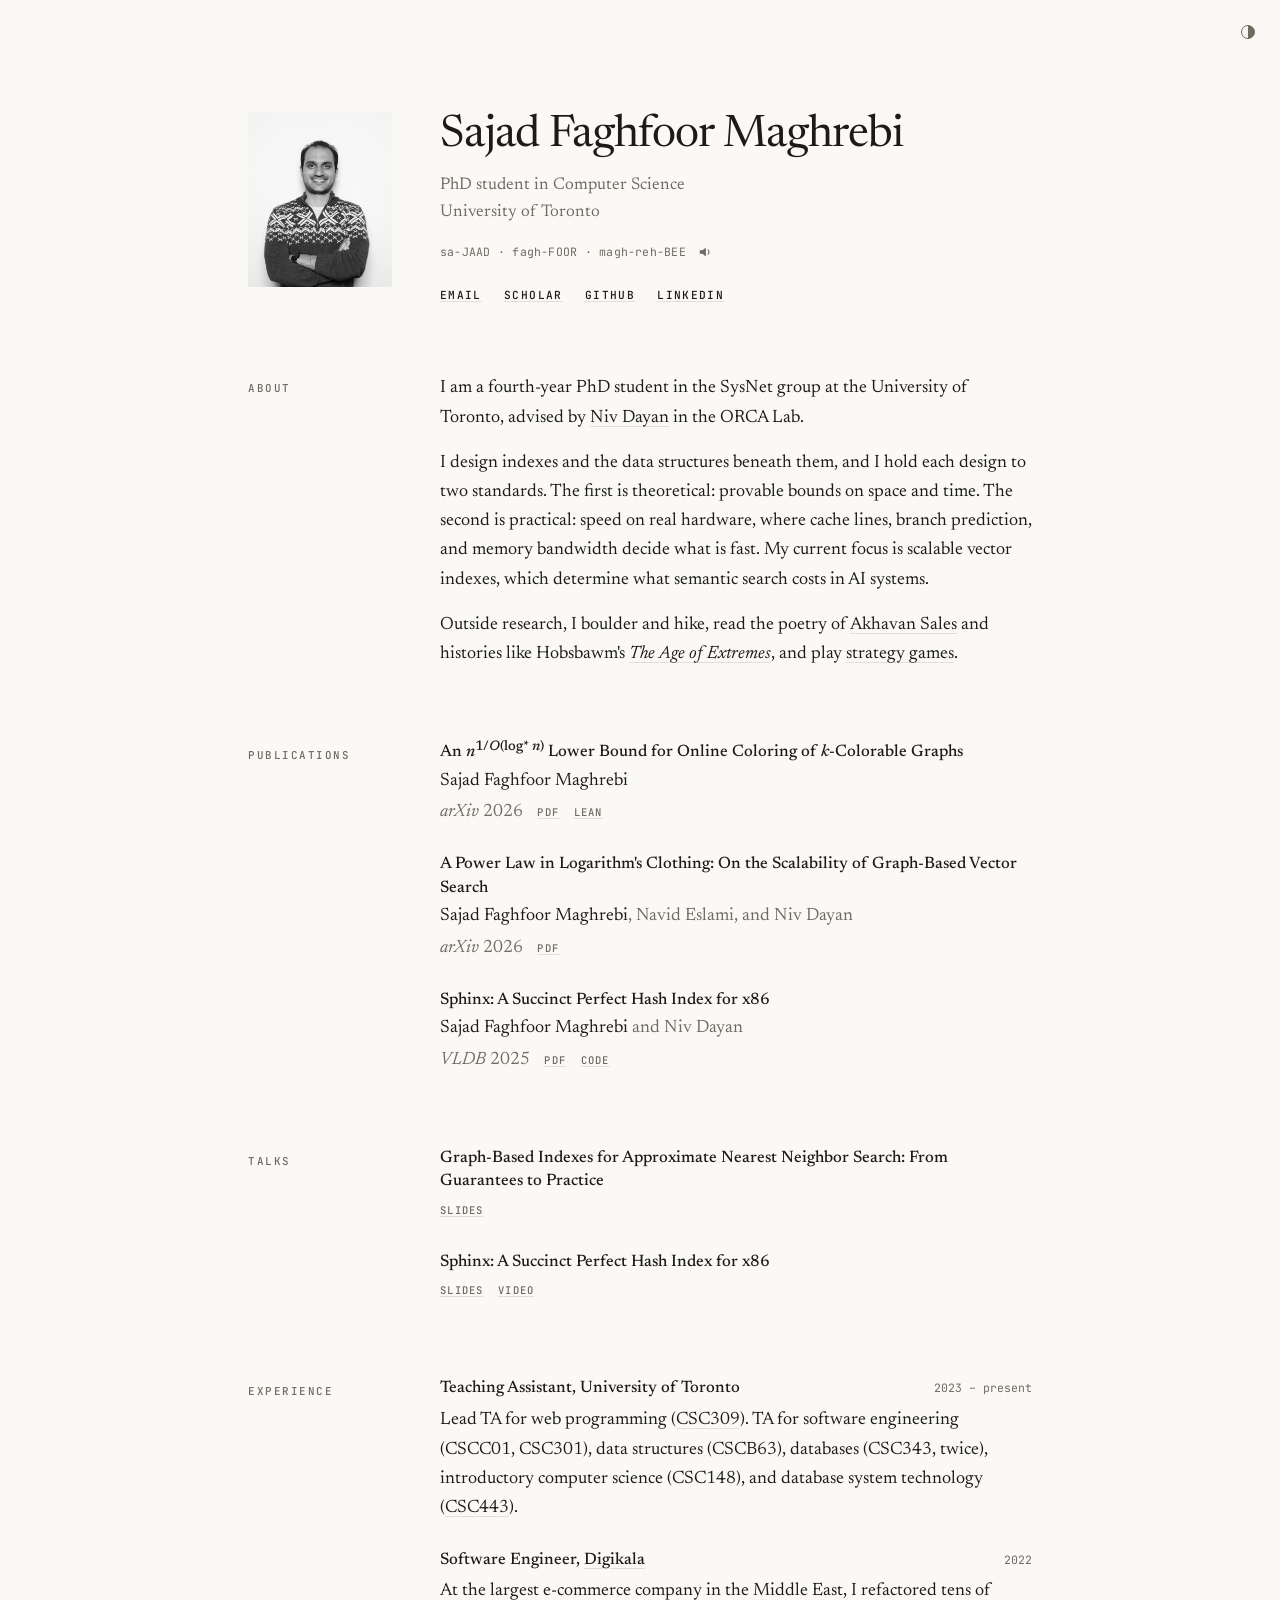
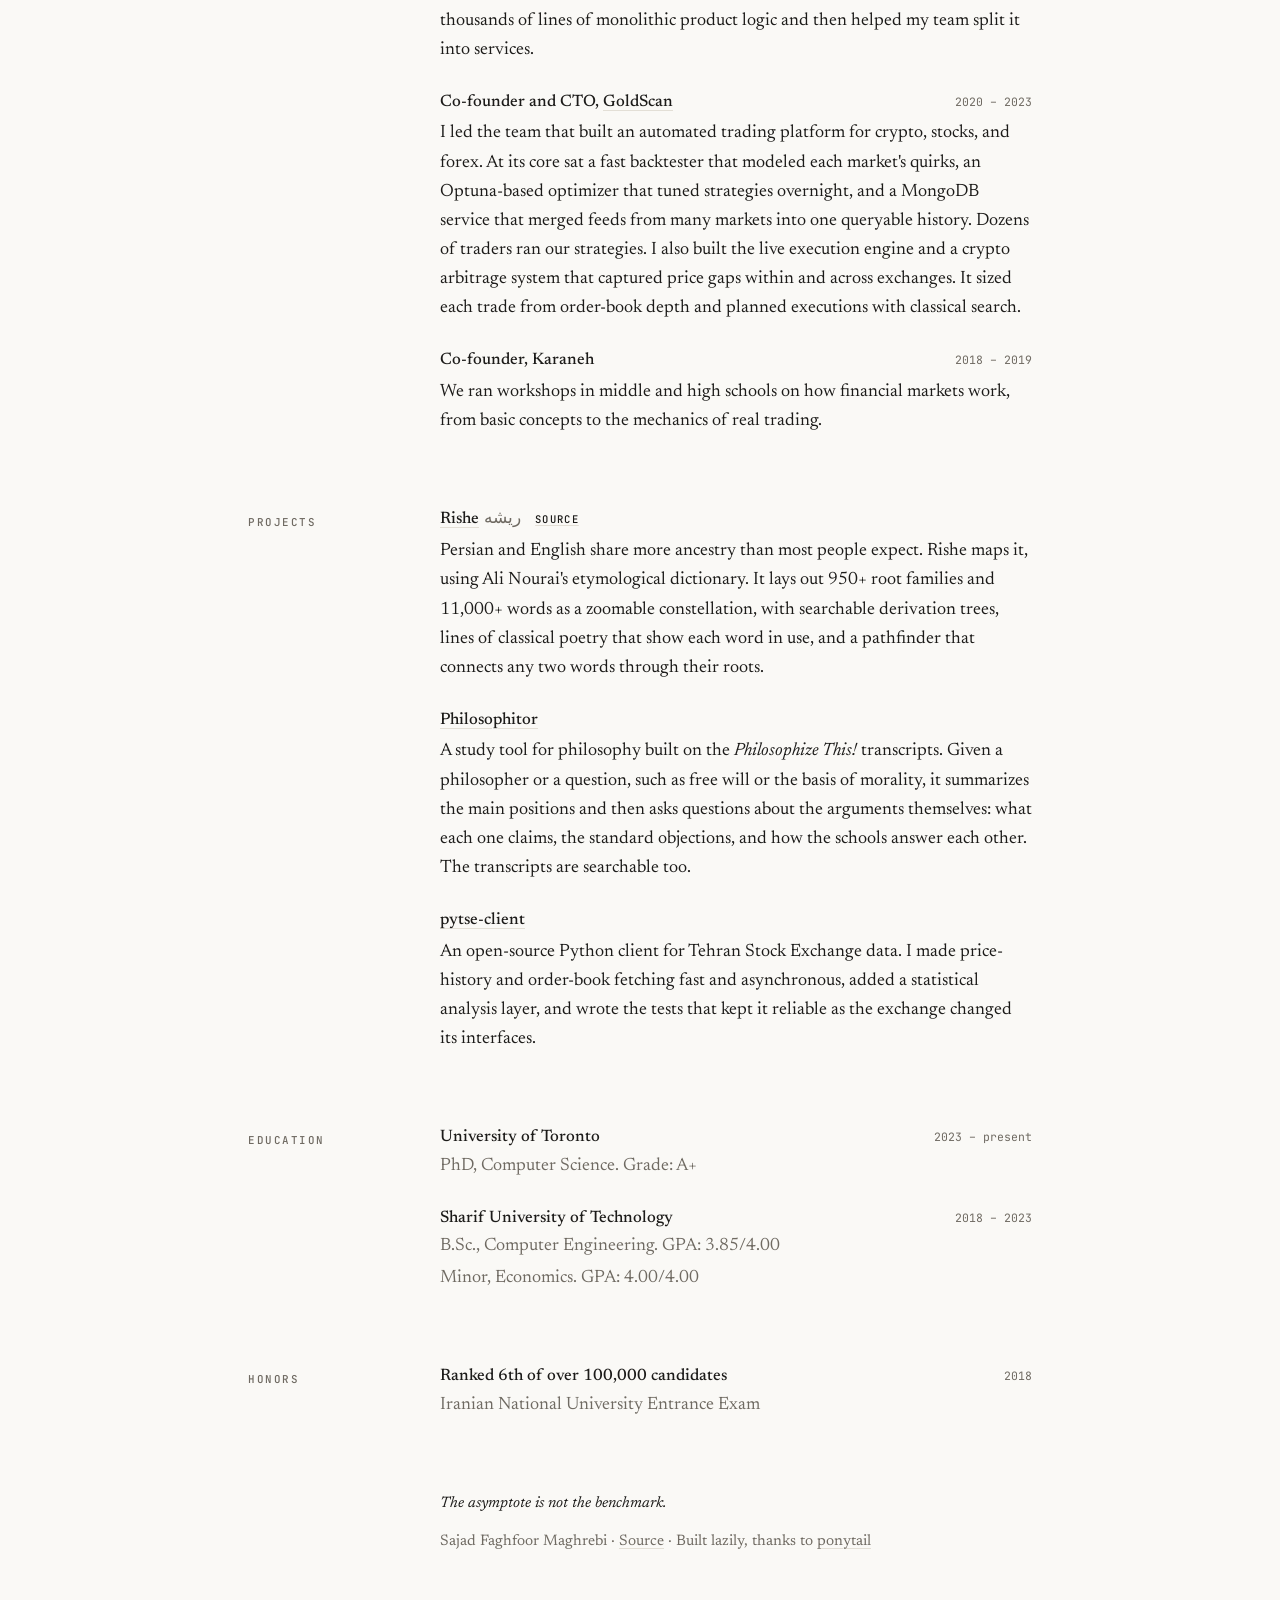
==== commit a9c30b37: "Add the arXiv PDF link to the online coloring paper Co-Authored-By: Claude Opus 5.5 <noreply@anthrop" ====
--- a/index.html
+++ b/index.html
@@ -152,7 +152,7 @@
     <li>
       <h3>An <i>n</i><sup>1/<i>O</i>(log* <i>n</i>)</sup> Lower Bound for Online Coloring of <i>k</i>-Colorable Graphs</h3>
       <p class="sub"><span class="me">Sajad Faghfoor Maghrebi</span></p>
-      <p class="sub">2026<span class="x"><a href="https://github.com/sfmqrb/lean-verifications-k-colorable">Lean</a></span></p>
+      <p class="sub"><i>arXiv</i> 2026<span class="x"><a href="https://arxiv.org/pdf/2611.29672">PDF</a><a href="https://github.com/sfmqrb/lean-verifications-k-colorable">Lean</a></span></p>
     </li>
     <li>
       <h3>A Power Law in Logarithm's Clothing: On the Scalability of Graph-Based Vector Search</h3>
@@ -167,7 +167,7 @@
   </ul>
 </section>
 
-<section class="row" id="talks">
+<section class="row" id="slides">
   <h2>Talks</h2>
   <ul>
     <li>
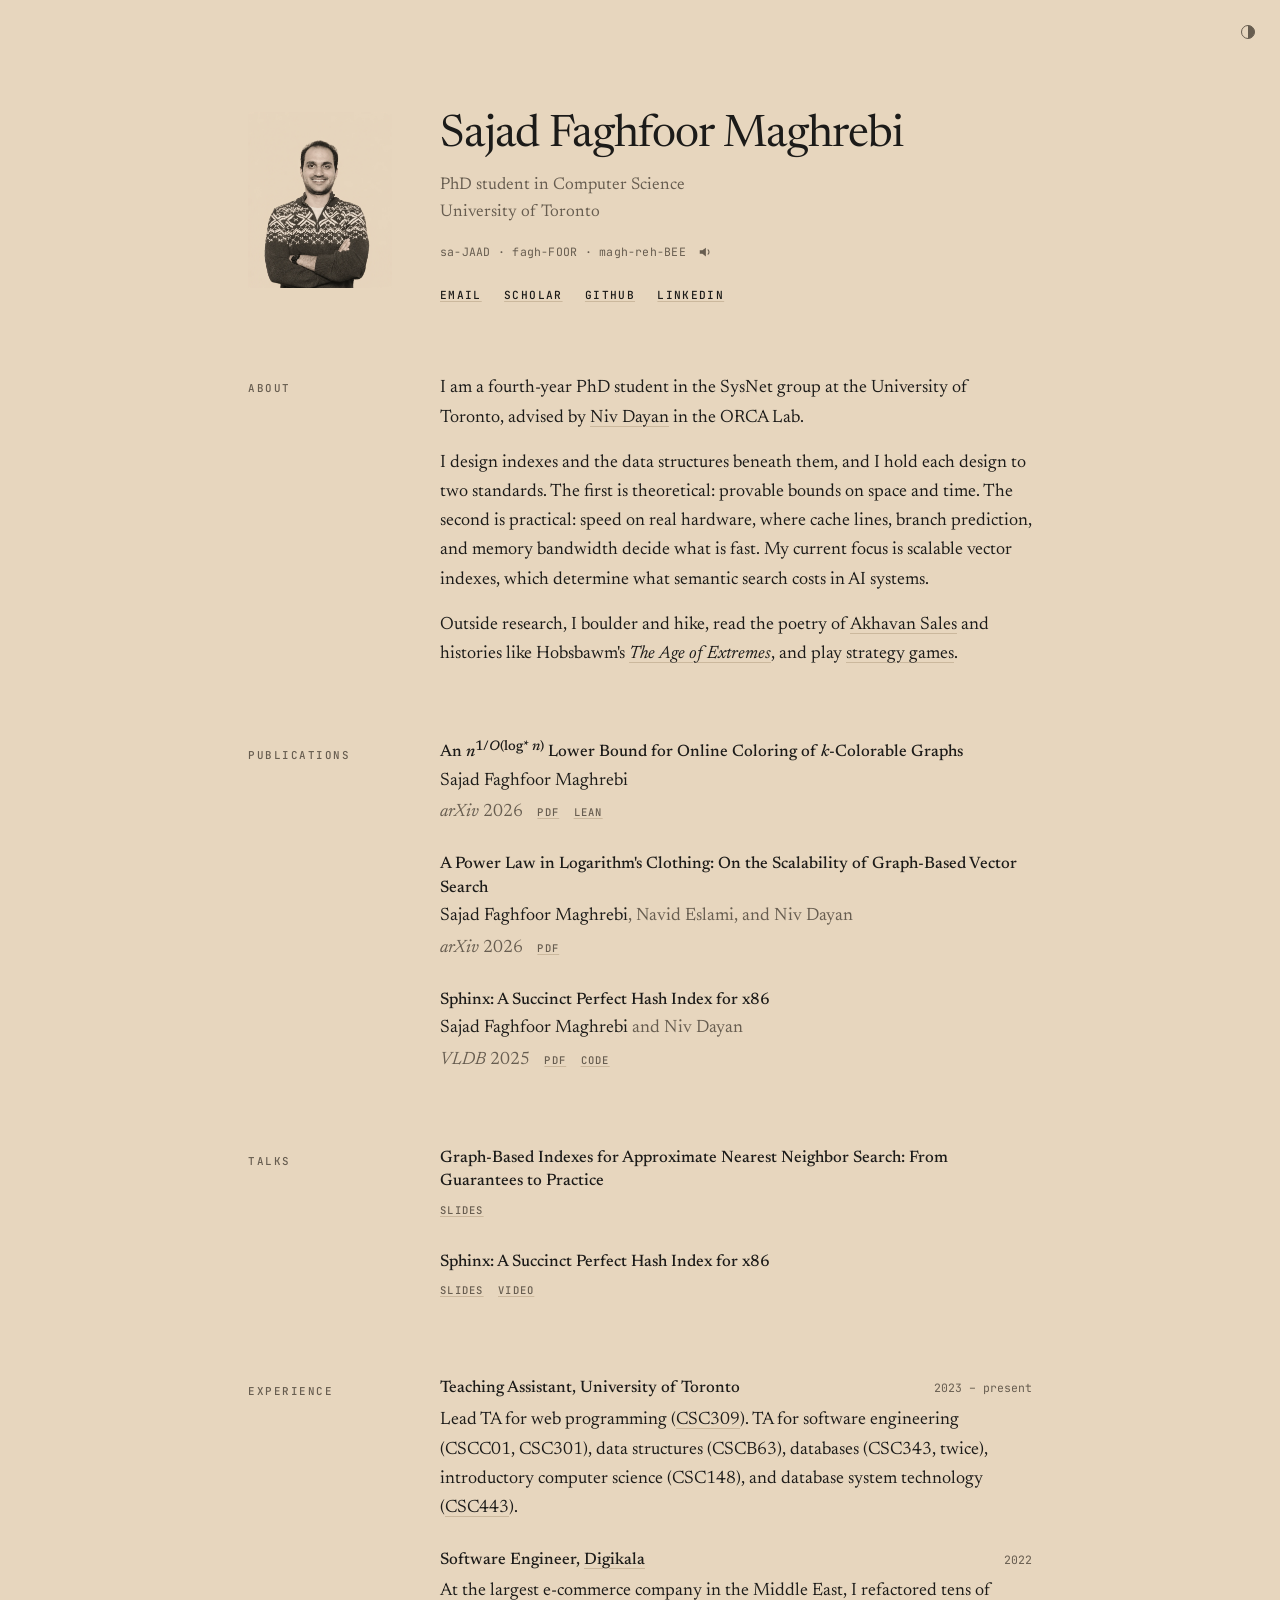
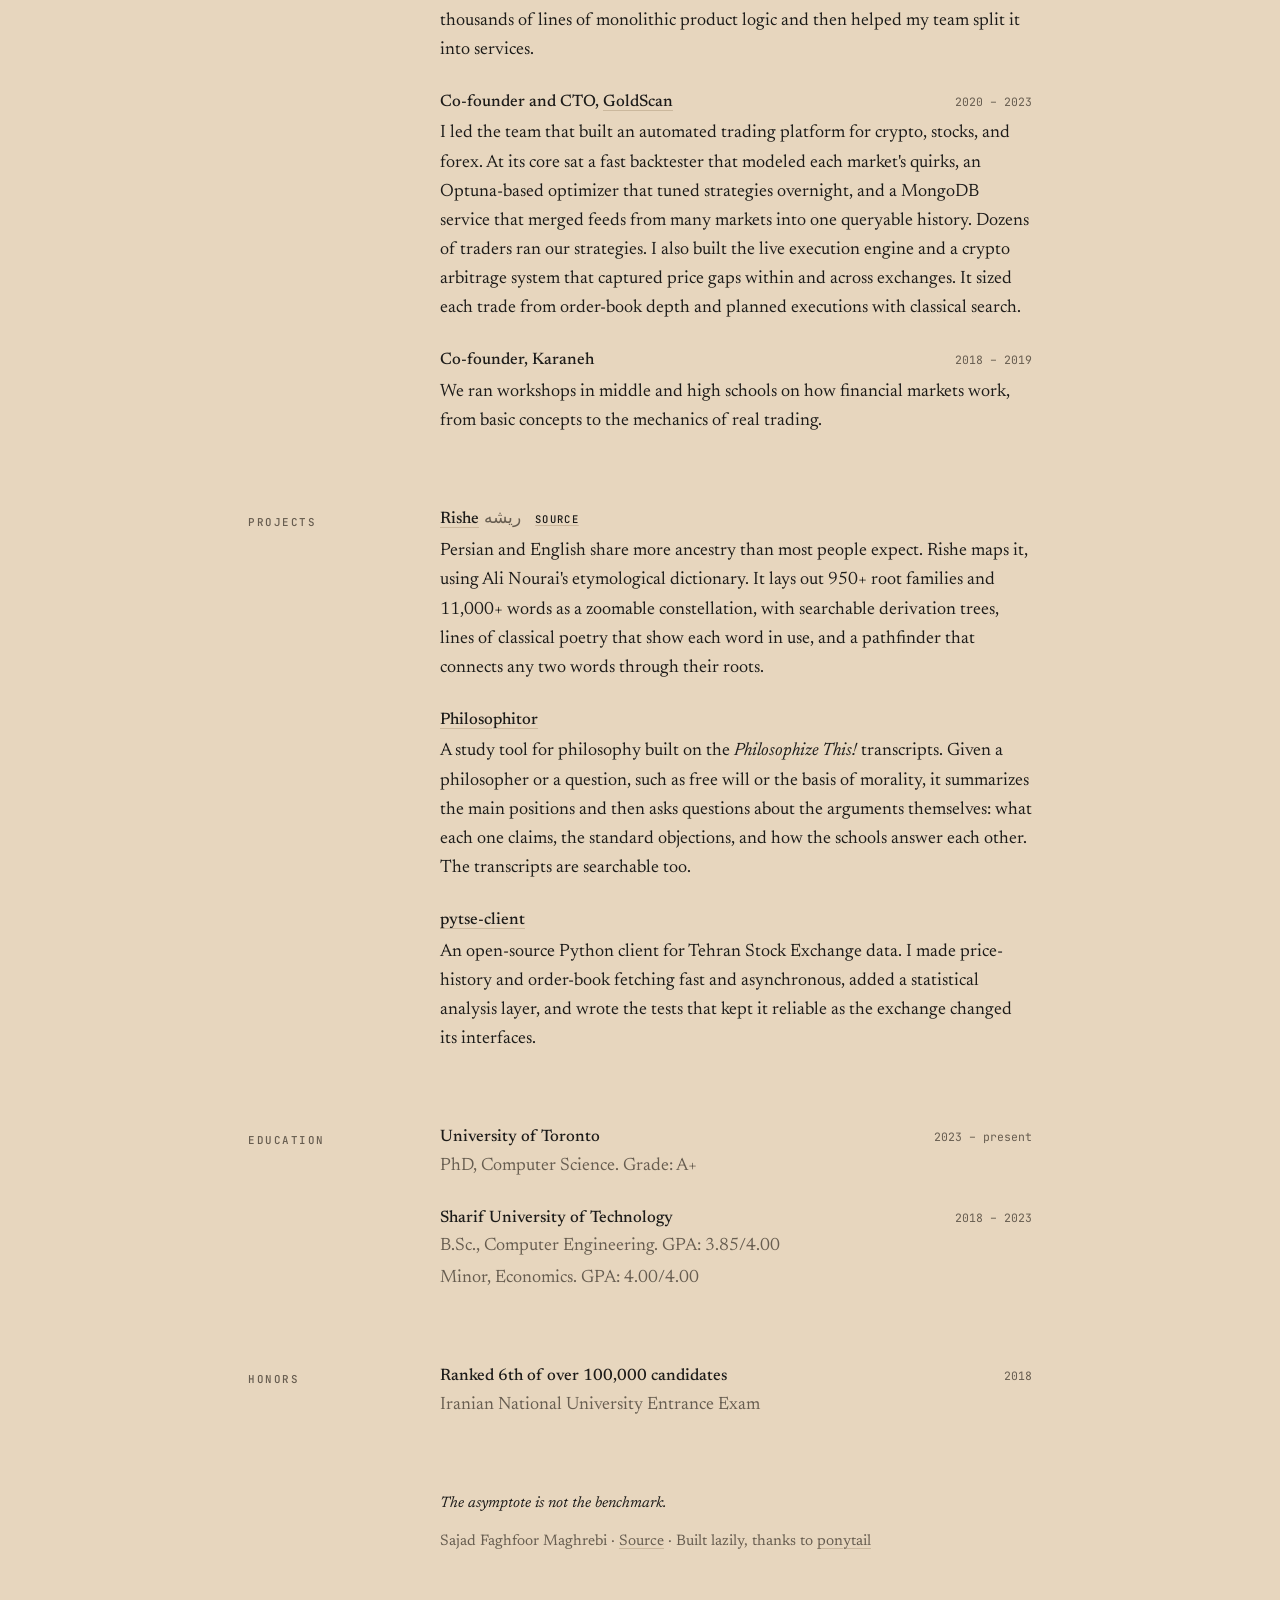
==== commit 9a8969c0: "color better" ====
--- a/index.html
+++ b/index.html
@@ -42,11 +42,11 @@
 
   <style>
     :root{
-      color-scheme:light dark;
-      --bg:light-dark(#faf9f6,#131211);
+      color-scheme:light;
+      --bg:light-dark(#e7d6be,#131211);
       --fg:light-dark(#1c1b19,#e6e2da);
-      --dim:light-dark(#6f6a62,#99948a);
-      --line:light-dark(#e3dfd6,#2c2a27);
+      --dim:light-dark(#675d50,#99948a);
+      --line:light-dark(#cbb89d,#2c2a27);
       --acc:light-dark(#9a3b22,#e49a7d);
       --serif:"Newsreader",Georgia,serif;
       --mono:"JetBrains Mono",ui-monospace,Menlo,monospace;
@@ -79,7 +79,7 @@
     }
 
     /* header */
-    .photo{width:100%;height:auto;display:block;border-radius:2px;filter:grayscale(1)}
+    .photo{width:100%;height:auto;display:block;border-radius:2px}
     @media(max-width:44rem){.photo{width:7rem;margin-bottom:1.75rem}}
     h1{margin:0;font-size:clamp(2.1rem,5vw,2.8rem);font-weight:400;line-height:1.08;letter-spacing:-.015em}
     h1 a{text-decoration:none}
@@ -119,7 +119,7 @@
 <main>
 
 <header class="row">
-  <img class="photo" src="images/sajad.png" alt="Portrait of Sajad Faghfoor Maghrebi" width="551" height="671">
+  <img class="photo" src="images/sajad-cream.webp" alt="Portrait of Sajad Faghfoor Maghrebi" width="1136" height="1385">
   <div>
     <h1><a href="https://sfmqrb.github.io/rishe/#roots/Masgd%C3%A2" title="Where Sajad comes from">Sajad</a> <a href="https://sfmqrb.github.io/rishe/#roots/Bhag" title="Where Faghfoor comes from">Faghfoor</a> <a href="https://sfmqrb.github.io/rishe/#roots/Er%C4%9Bbu" title="Where Maghrebi comes from">Maghrebi</a></h1>
     <p class="role">PhD student in Computer Science<br>University of Toronto</p>
@@ -260,7 +260,7 @@
 (()=>{
   const root=document.documentElement;
   document.getElementById('theme').onclick=()=>{
-    const dark=root.dataset.theme?root.dataset.theme==='dark':matchMedia('(prefers-color-scheme: dark)').matches;
+    const dark=root.dataset.theme==='dark';
     root.dataset.theme=dark?'light':'dark';
     try{localStorage.setItem('theme',root.dataset.theme)}catch(e){}
   };
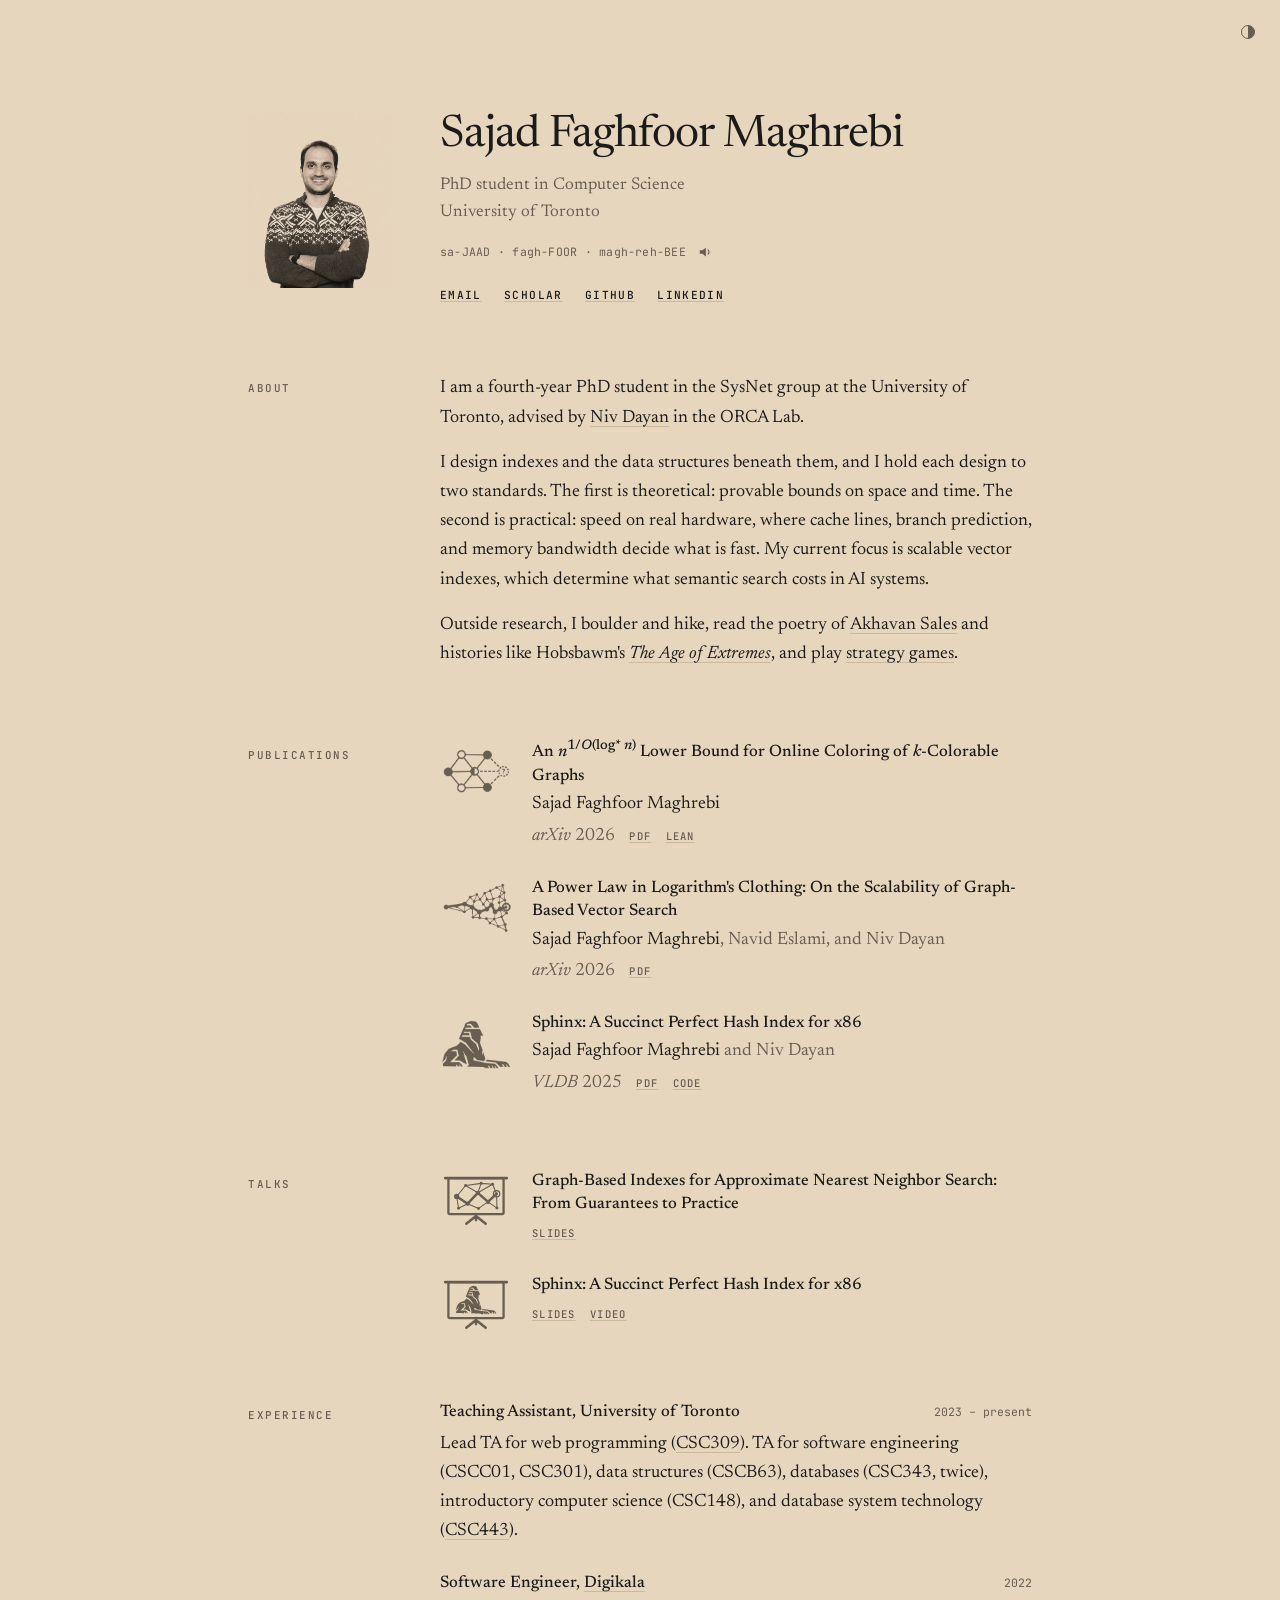
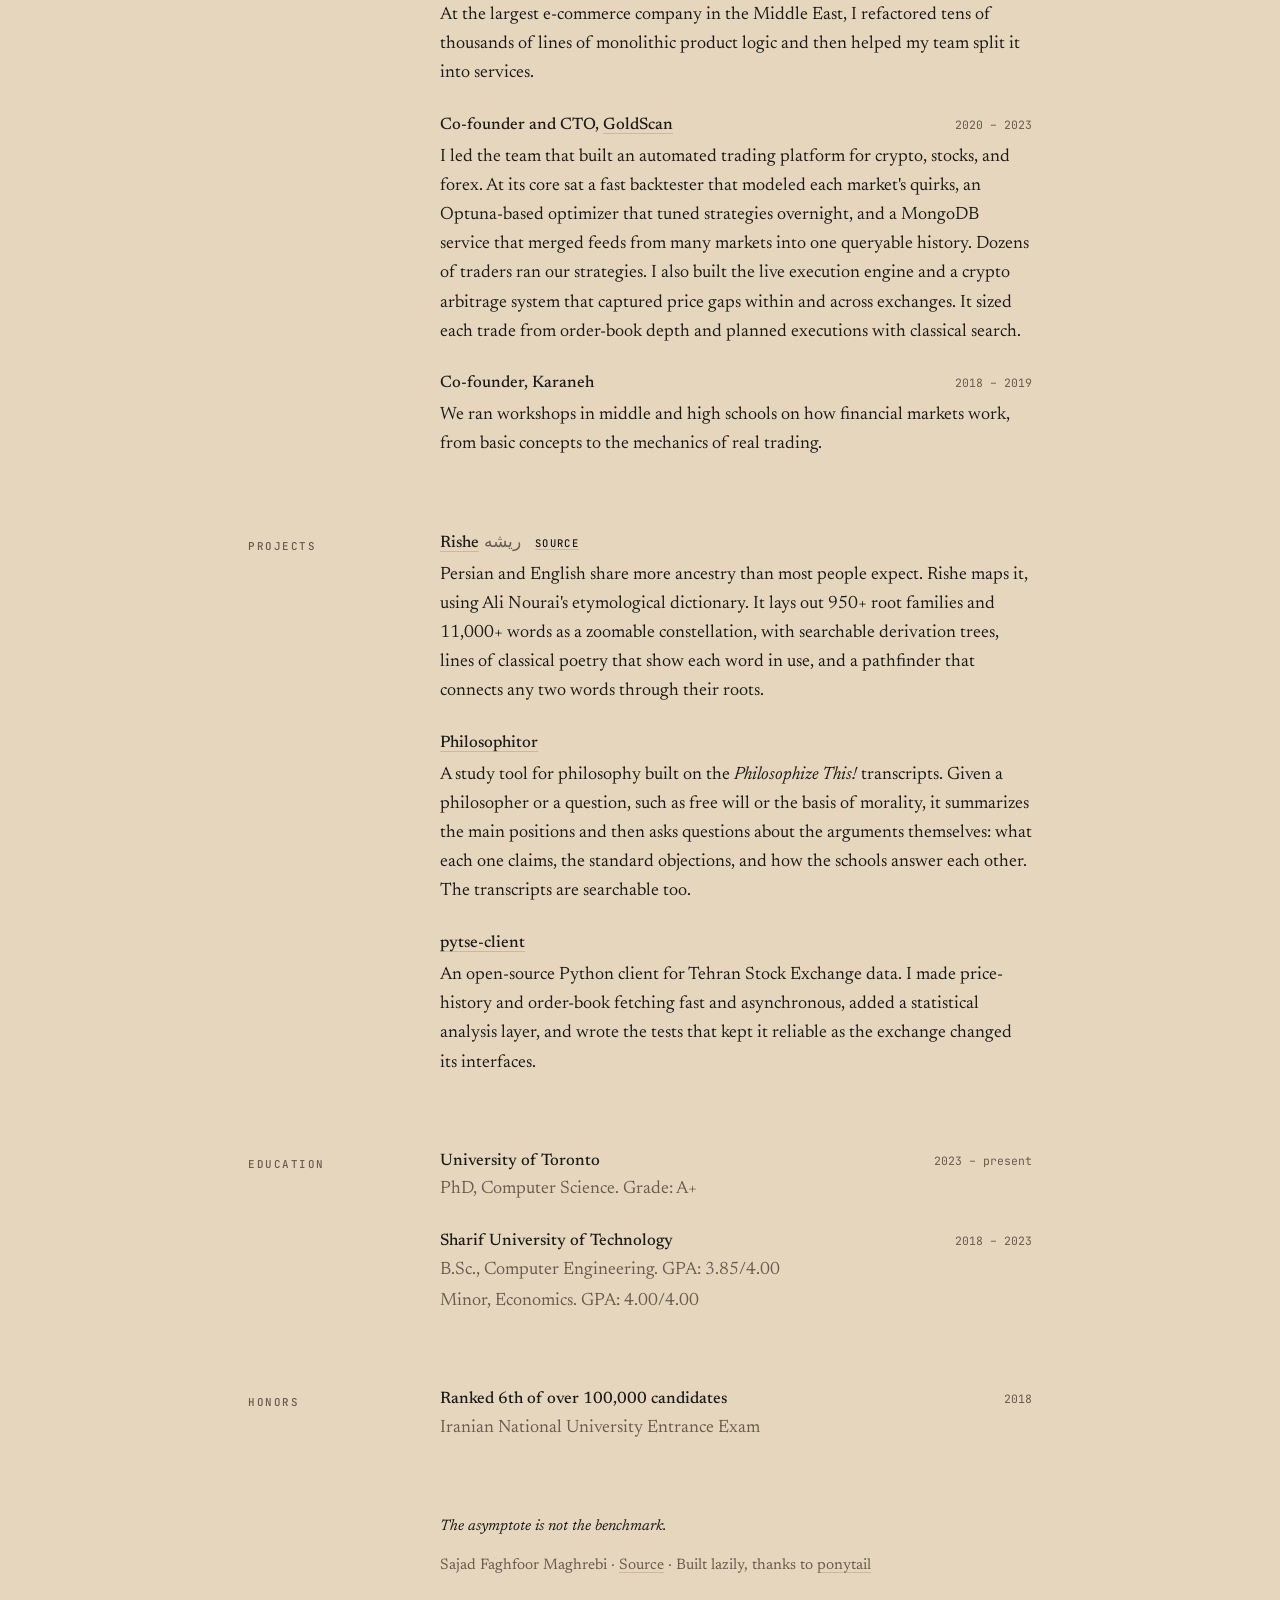
==== commit 777d1cdb: "Show each paper and talk with its glyph, tinted by the theme Co-Authored-By: Claude Opus 5.5 <norepl" ====
--- a/index.html
+++ b/index.html
@@ -44,7 +44,7 @@
     :root{
       color-scheme:light;
       --bg:light-dark(#e7d6be,#131211);
-      --fg:light-dark(#1c1b19,#e6e2da);
+      --fg:light-dark(#1c1b19,#e7d6be);
       --dim:light-dark(#675d50,#99948a);
       --line:light-dark(#cbb89d,#2c2a27);
       --acc:light-dark(#9a3b22,#e49a7d);
@@ -105,6 +105,13 @@
     .x{font:500 .66rem var(--mono);letter-spacing:.12em;text-transform:uppercase;margin-left:.9rem}
     .x a+a{margin-left:.9rem}
     .fa{color:var(--dim);font-weight:400;margin-left:.3rem}
+
+    /* project glyphs, drawn in the theme's own colors */
+    .fig{position:relative;padding-left:5.75rem}
+    .fig::before{content:"";position:absolute;left:0;top:.2rem;width:4.5rem;aspect-ratio:4/3;
+      background:var(--dim);mask:var(--i) center/contain no-repeat;transition:background .2s}
+    .fig:hover::before{background:var(--acc)}
+    @media(max-width:44rem){.fig{padding-left:4.5rem}.fig::before{width:3.5rem}}
 
     footer{color:var(--dim);font-size:.95rem}
     footer .q{font-style:italic;color:var(--fg)}
@@ -149,17 +156,17 @@
 <section class="row" id="publications">
   <h2>Publications</h2>
   <ul>
-    <li>
+    <li class="fig" style="--i:url(images/coloring.png)">
       <h3>An <i>n</i><sup>1/<i>O</i>(log* <i>n</i>)</sup> Lower Bound for Online Coloring of <i>k</i>-Colorable Graphs</h3>
       <p class="sub"><span class="me">Sajad Faghfoor Maghrebi</span></p>
       <p class="sub"><i>arXiv</i> 2026<span class="x"><a href="https://arxiv.org/pdf/2611.29672">PDF</a><a href="https://github.com/sfmqrb/lean-verifications-k-colorable">Lean</a></span></p>
     </li>
-    <li>
+    <li class="fig" style="--i:url(images/graph.png)">
       <h3>A Power Law in Logarithm's Clothing: On the Scalability of Graph-Based Vector Search</h3>
       <p class="sub"><span class="me">Sajad Faghfoor Maghrebi</span>, Navid Eslami, and Niv Dayan</p>
       <p class="sub"><i>arXiv</i> 2026<span class="x"><a href="https://arxiv.org/pdf/2609.02143">PDF</a></span></p>
     </li>
-    <li>
+    <li class="fig" style="--i:url(images/sphinx.png)">
       <h3>Sphinx: A Succinct Perfect Hash Index for x86</h3>
       <p class="sub"><span class="me">Sajad Faghfoor Maghrebi</span> and Niv Dayan</p>
       <p class="sub"><i>VLDB</i> 2025<span class="x"><a href="https://www.vldb.org/pvldb/vol18/p4424-maghrebi.pdf">PDF</a><a href="https://github.com/sfmqrb/sphinx">Code</a></span></p>
@@ -170,11 +177,11 @@
 <section class="row" id="slides">
   <h2>Talks</h2>
   <ul>
-    <li>
+    <li class="fig" style="--i:url(images/slides.svg)">
       <h3>Graph-Based Indexes for Approximate Nearest Neighbor Search: From Guarantees to Practice</h3>
       <p class="sub"><span class="x" style="margin:0"><a href="slides/graph-indexes">Slides</a></span></p>
     </li>
-    <li>
+    <li class="fig" style="--i:url(images/slides-sphinx.svg)">
       <h3>Sphinx: A Succinct Perfect Hash Index for x86</h3>
       <p class="sub"><span class="x" style="margin:0"><a href="slides/sphinx">Slides</a><a href="https://www.youtube.com/watch?v=bba700fw7Jg">Video</a></span></p>
     </li>
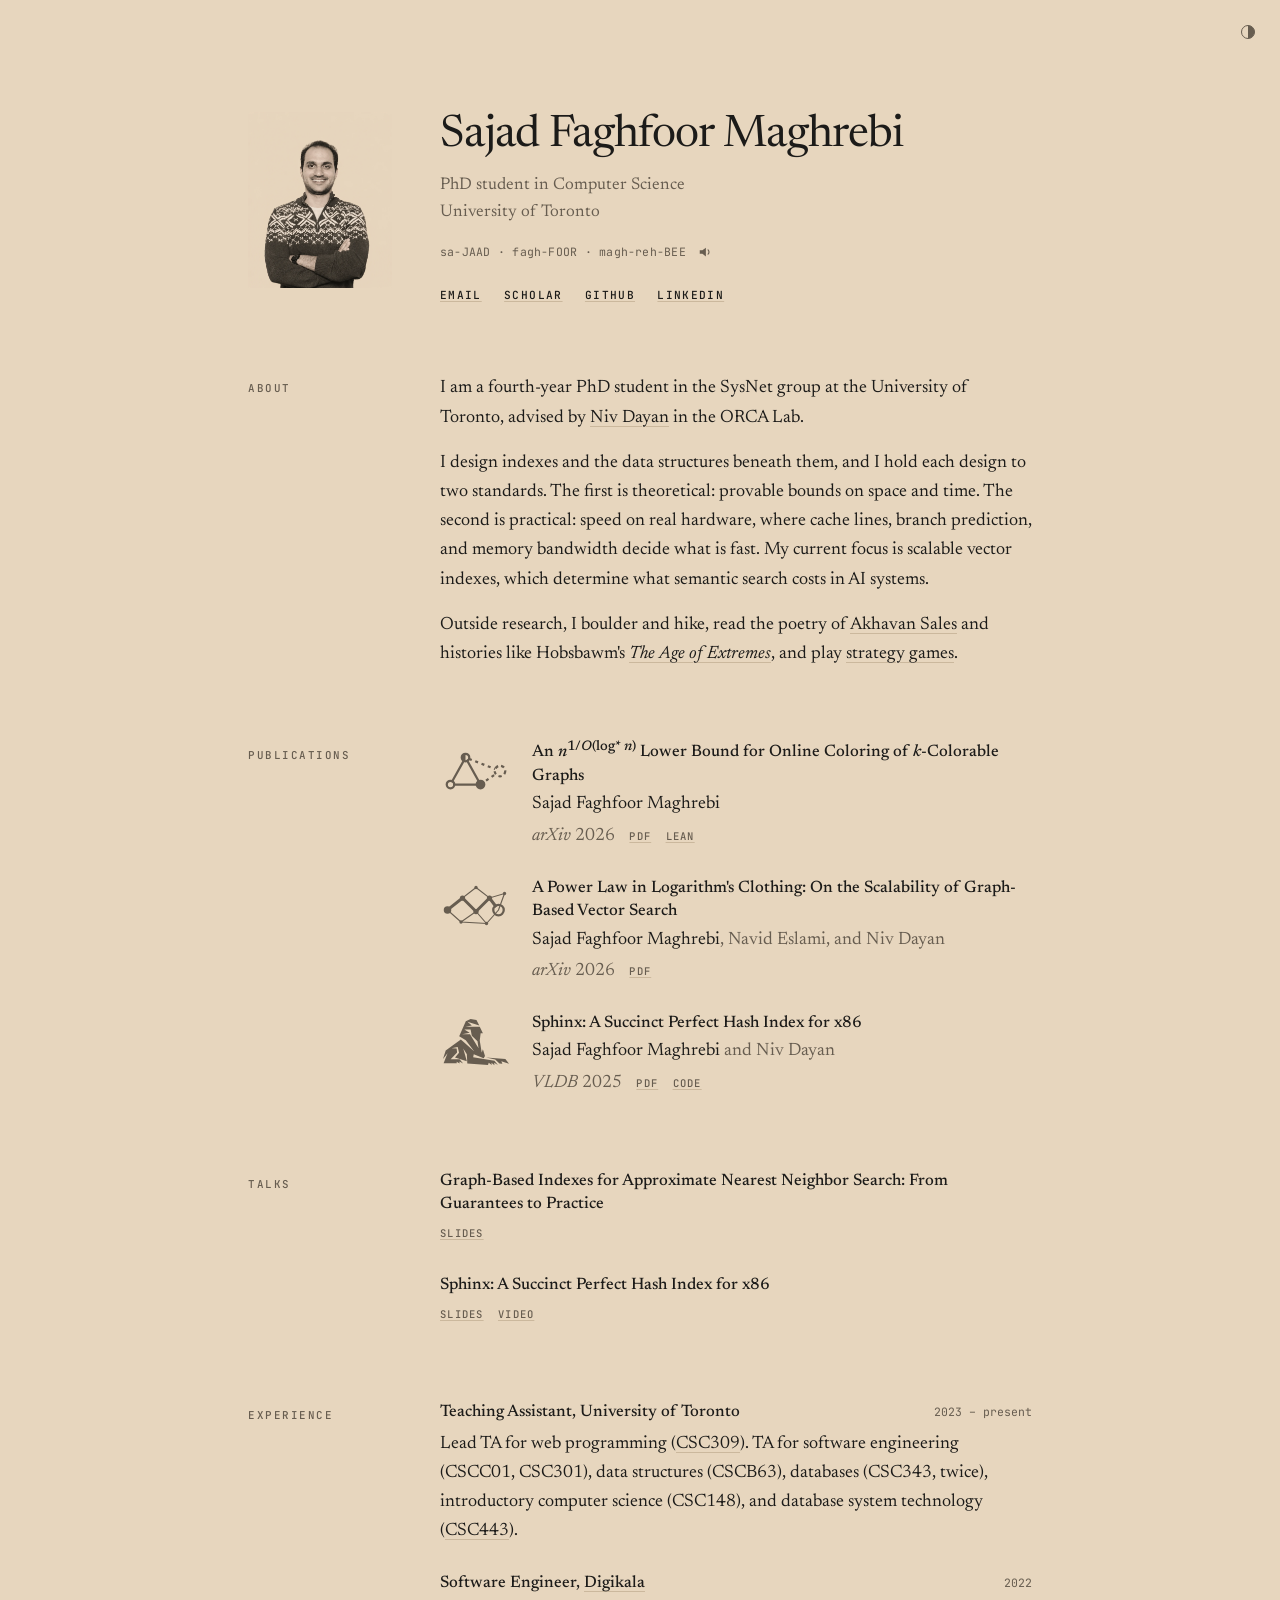
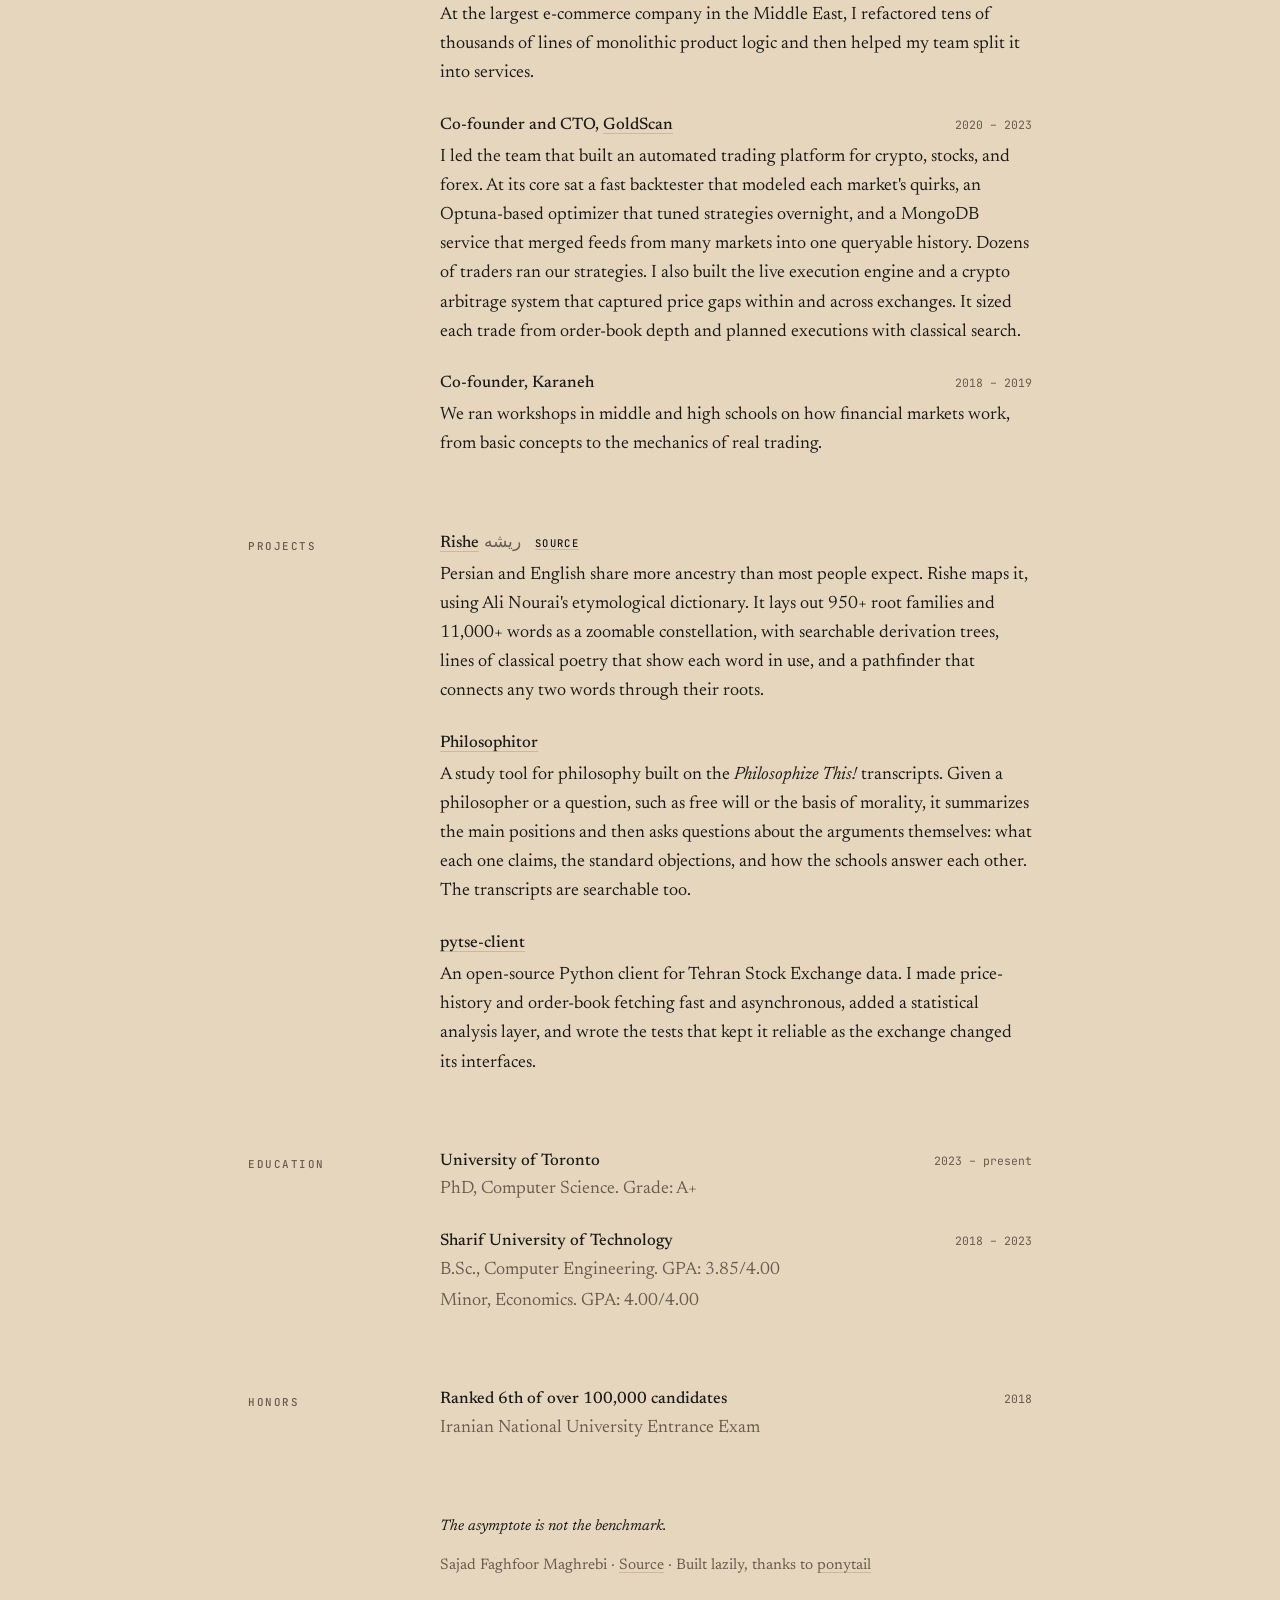
==== commit da036b4e: "Redraw the paper glyphs as sharp vectors and drop them from talks Co-Authored-By: Claude Opus 5.5 <n" ====
--- a/index.html
+++ b/index.html
@@ -156,17 +156,17 @@
 <section class="row" id="publications">
   <h2>Publications</h2>
   <ul>
-    <li class="fig" style="--i:url(images/coloring.png)">
+    <li class="fig" style="--i:url(images/coloring.svg)">
       <h3>An <i>n</i><sup>1/<i>O</i>(log* <i>n</i>)</sup> Lower Bound for Online Coloring of <i>k</i>-Colorable Graphs</h3>
       <p class="sub"><span class="me">Sajad Faghfoor Maghrebi</span></p>
       <p class="sub"><i>arXiv</i> 2026<span class="x"><a href="https://arxiv.org/pdf/2611.29672">PDF</a><a href="https://github.com/sfmqrb/lean-verifications-k-colorable">Lean</a></span></p>
     </li>
-    <li class="fig" style="--i:url(images/graph.png)">
+    <li class="fig" style="--i:url(images/graph.svg)">
       <h3>A Power Law in Logarithm's Clothing: On the Scalability of Graph-Based Vector Search</h3>
       <p class="sub"><span class="me">Sajad Faghfoor Maghrebi</span>, Navid Eslami, and Niv Dayan</p>
       <p class="sub"><i>arXiv</i> 2026<span class="x"><a href="https://arxiv.org/pdf/2609.02143">PDF</a></span></p>
     </li>
-    <li class="fig" style="--i:url(images/sphinx.png)">
+    <li class="fig" style="--i:url(images/sphinx.svg)">
       <h3>Sphinx: A Succinct Perfect Hash Index for x86</h3>
       <p class="sub"><span class="me">Sajad Faghfoor Maghrebi</span> and Niv Dayan</p>
       <p class="sub"><i>VLDB</i> 2025<span class="x"><a href="https://www.vldb.org/pvldb/vol18/p4424-maghrebi.pdf">PDF</a><a href="https://github.com/sfmqrb/sphinx">Code</a></span></p>
@@ -177,11 +177,11 @@
 <section class="row" id="slides">
   <h2>Talks</h2>
   <ul>
-    <li class="fig" style="--i:url(images/slides.svg)">
+    <li>
       <h3>Graph-Based Indexes for Approximate Nearest Neighbor Search: From Guarantees to Practice</h3>
       <p class="sub"><span class="x" style="margin:0"><a href="slides/graph-indexes">Slides</a></span></p>
     </li>
-    <li class="fig" style="--i:url(images/slides-sphinx.svg)">
+    <li>
       <h3>Sphinx: A Succinct Perfect Hash Index for x86</h3>
       <p class="sub"><span class="x" style="margin:0"><a href="slides/sphinx">Slides</a><a href="https://www.youtube.com/watch?v=bba700fw7Jg">Video</a></span></p>
     </li>
